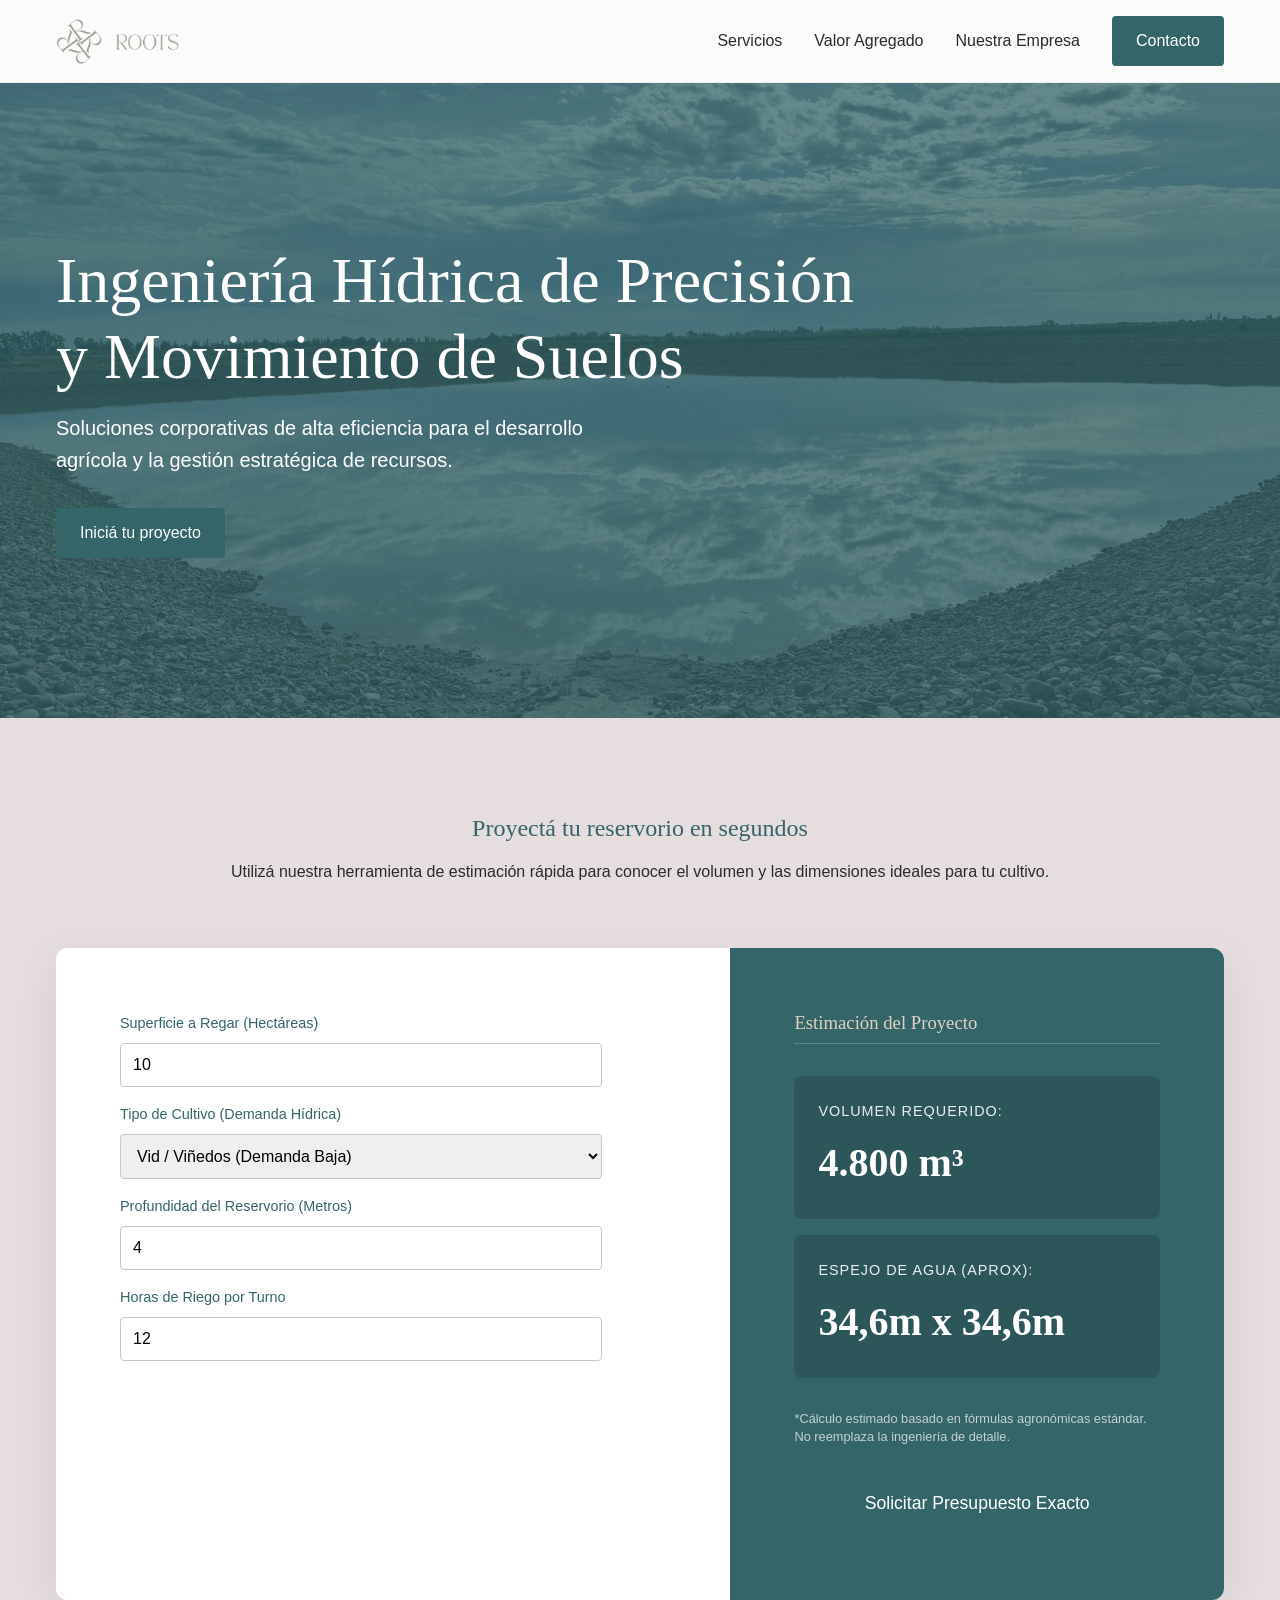
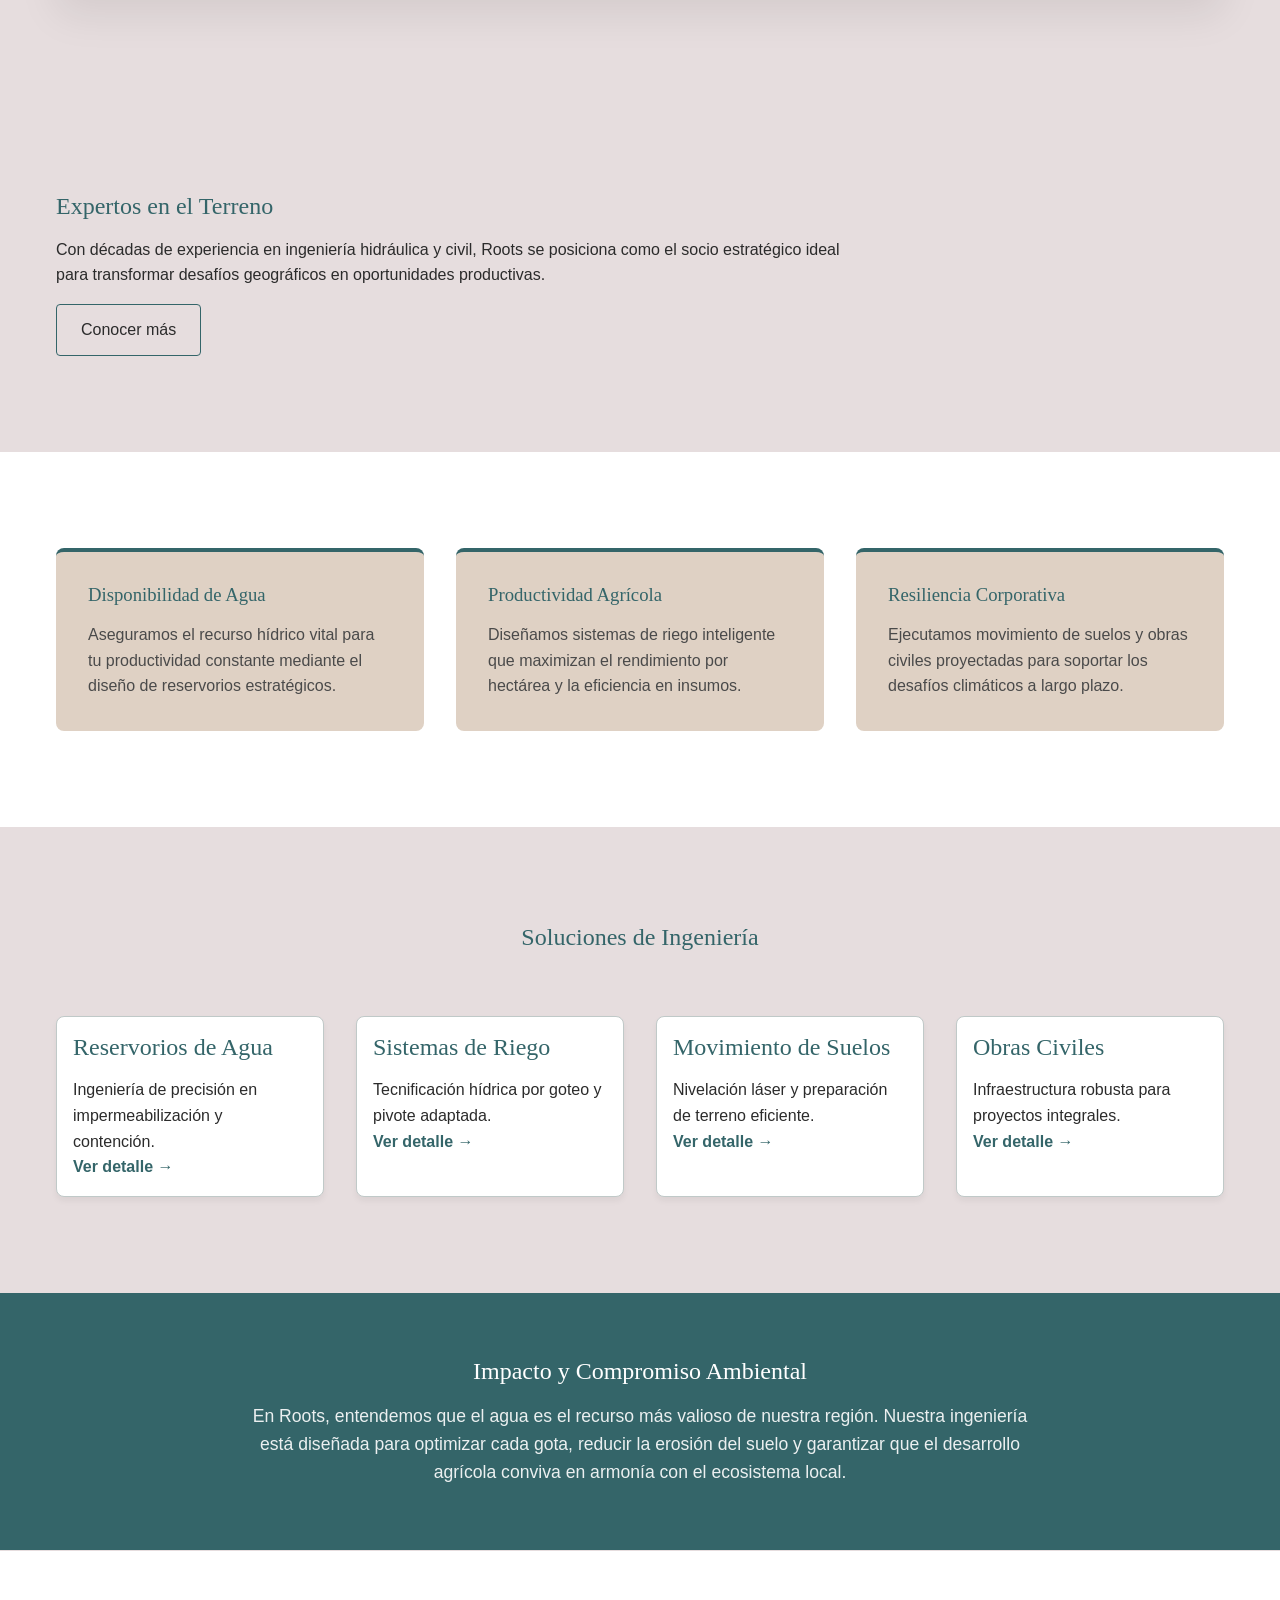
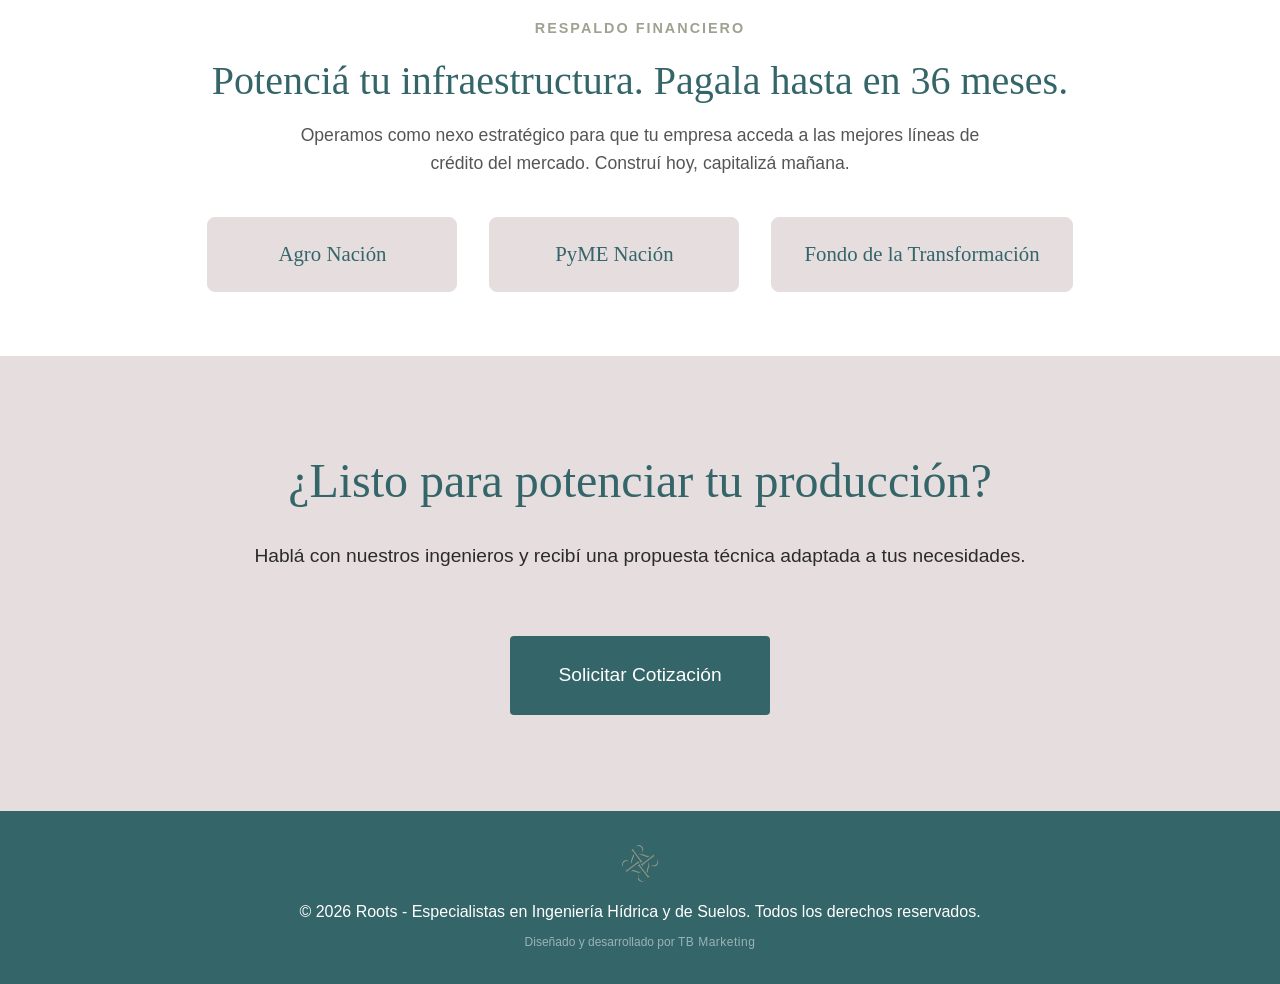
==== public/index.html @ 7a791fb0 "chore: move static assets to public directory for cloudflare deploy" ====
<!DOCTYPE html>
<html lang="es">
<head>
    <meta charset="UTF-8">
    <meta name="viewport" content="width=device-width, initial-scale=1.0">
    <!-- Meta Descriptions para SEO B2B -->
    <title>Roots | Ingeniería Hídrica y Movimiento de Suelos</title>
    <link rel="icon" href="img/favicon.png" type="image/png">
    <meta name="description" content="Roots es una empresa de ingeniería especializada en reservorios de agua, sistemas de riego tecnificado y movimiento de suelos para el sector corporativo y agrícola.">
    
    <!-- Open Graph y Twitter Cards -->
    <meta property="og:type" content="website">
    <meta property="og:url" content="https://www.tudominio-roots.com.ar/">
    <meta property="og:title" content="Roots | Ingeniería Hídrica y Movimiento de Suelos">
    <meta property="og:description" content="Soluciones corporativas de alta eficiencia para el desarrollo agrícola y la gestión estratégica de recursos hídricos en la región de Cuyo.">
    <meta property="og:image" content="https://www.tudominio-roots.com.ar/img/og-roots.png">

    <meta name="twitter:card" content="summary_large_image">
    <meta name="twitter:title" content="Roots | Ingeniería Hídrica y Movimiento de Suelos">
    <meta name="twitter:description" content="Soluciones corporativas de alta eficiencia para el desarrollo agrícola y la gestión estratégica de recursos hídricos en la región de Cuyo.">
    <meta name="twitter:image" content="https://www.tudominio-roots.com.ar/img/og-roots.png">
    
    <!-- CSS y Variables -->
    <link rel="stylesheet" href="style.css?v=2.0">
</head>
<body>
    <!-- Encabezado Corporativo Multidireccional -->
    <header class="site-header">
        <div class="container">
            <a href="index.html" class="brand-logo">
                <img src="img/logo/roots_logo.png" alt="Roots Isotipo" class="logo-icon">
                <img src="img/logo/roots-logo-letras.png" alt="Roots Logotipo" class="logo-text">
            </a>
            <button class="mobile-toggle" aria-label="Abrir menú de navegación">☰</button>
            <!-- Navegación B2B -->
            <nav class="main-nav">
                <ul>
                    <li><a href="servicios.html">Servicios</a></li>
                    <li><a href="valor-agregado.html">Valor Agregado</a></li>
                    <li><a href="nuestra-empresa.html">Nuestra Empresa</a></li>
                    <li><a href="contacto.html" class="btn btn-primary">Contacto</a></li>
                </ul>
            </nav>
        </div>
    </header>
    <div class="menu-overlay"></div>

    <main>
        <!-- Componente: Hero -->
        <!-- Componente: Hero -->
        <section class="hero" id="inicio">
            <div class="hero-bg">
                <img src="img/index/principal.webp" alt="Ingeniería Hídrica Roots - Obras de Gran Escala" style="width: 100%; height: 100%; object-fit: cover;">
            </div>
            <div class="hero-content container">
                <h1>Ingeniería Hídrica de Precisión y Movimiento de Suelos</h1>
                <p>Soluciones corporativas de alta eficiencia para el desarrollo agrícola y la gestión estratégica de recursos.</p>
                <a href="contacto.html" class="btn btn-primary">Iniciá tu proyecto</a>
            </div>
        </section>

        <!-- Calculadora de Reservorios (Lead Magnet) -->
        <section class="calculator-section" style="padding: var(--spacing-xl) 0; background-color: var(--color-gray-light);">
            <div class="container">
                <div style="text-align: center; margin-bottom: var(--spacing-lg);">
                    <h2>Proyectá tu reservorio en segundos</h2>
                    <p>Utilizá nuestra herramienta de estimación rápida para conocer el volumen y las dimensiones ideales para tu cultivo.</p>
                </div>
                
                <div class="calculator-grid">
                    <div class="calc-inputs">
                        <div class="form-group-full">
                            <label class="form-label" for="calc-hectareas">Superficie a Regar (Hectáreas)</label>
                            <input type="number" id="calc-hectareas" class="form-control" min="1" step="1" value="10">
                        </div>
                        <div class="form-group-full">
                            <label class="form-label" for="calc-cultivo">Tipo de Cultivo (Demanda Hídrica)</label>
                            <select id="calc-cultivo" class="form-control">
                                <option value="40">Vid / Viñedos (Demanda Baja)</option>
                                <option value="50">Olivos (Demanda Media)</option>
                                <option value="70">Frutales de Carozo (Demanda Alta)</option>
                                <option value="90">Hortícolas (Demanda Muy Alta)</option>
                            </select>
                        </div>
                        <div class="form-group-full">
                            <label class="form-label" for="calc-profundidad">Profundidad del Reservorio (Metros)</label>
                            <input type="number" id="calc-profundidad" class="form-control" min="1" step="0.5" value="4">
                        </div>
                        <div class="form-group-full">
                            <label class="form-label" for="calc-horas">Horas de Riego por Turno</label>
                            <input type="number" id="calc-horas" class="form-control" min="1" step="1" value="12">
                        </div>
                    </div>

                    <div class="calc-results">
                        <h3>Estimación del Proyecto</h3>
                        <div class="result-box">
                            <span class="result-label">Volumen Requerido:</span>
                            <span class="result-value" id="res-volumen">0 m³</span>
                        </div>
                        <div class="result-box">
                            <span class="result-label">Espejo de Agua (Aprox):</span>
                            <span class="result-value" id="res-dimensiones">0m x 0m</span>
                        </div>
                        <p class="calc-disclaimer">*Cálculo estimado basado en fórmulas agronómicas estándar. No reemplaza la ingeniería de detalle.</p>
                        
                        <a href="contacto.html" class="btn btn-primary" style="width: 100%; margin-top: 1.5rem; font-size: 1.1rem; padding: 1.2rem;">Solicitar Presupuesto Exacto</a>
                    </div>
                </div>
            </div>
        </section>

        <!-- NUEVA SECCIÓN: Quiénes Somos -->
        <section class="about-summary">
            <div class="container">
                <div style="max-width: 800px;">
                    <h2>Expertos en el Terreno</h2>
                    <p>Con décadas de experiencia en ingeniería hidráulica y civil, Roots se posiciona como el socio estratégico ideal para transformar desafíos geográficos en oportunidades productivas.</p>
                    <a href="nuestra-empresa.html" class="btn" style="border: 1px solid var(--color-primary); margin-top: var(--spacing-sm);">Conocer más</a>
                </div>
            </div>
        </section>

        <!-- Componente: Tríada de Valor -->
        <section class="value-triad" id="valor" style="background-color: #fff;">
            <div class="container">
                <div class="grid-3-col">
                    <article class="value-card">
                        <h3>Disponibilidad de Agua</h3>
                        <p>Aseguramos el recurso hídrico vital para tu productividad constante mediante el diseño de reservorios estratégicos.</p>
                    </article>
                    <article class="value-card">
                        <h3>Productividad Agrícola</h3>
                        <p>Diseñamos sistemas de riego inteligente que maximizan el rendimiento por hectárea y la eficiencia en insumos.</p>
                    </article>
                    <article class="value-card">
                        <h3>Resiliencia Corporativa</h3>
                        <p>Ejecutamos movimiento de suelos y obras civiles proyectadas para soportar los desafíos climáticos a largo plazo.</p>
                    </article>
                </div>
            </div>
        </section>

        <!-- Grid Resumen de Servicios -->
        <section class="services-summary">
            <div class="container">
                <h2 style="text-align: center; margin-bottom: var(--spacing-lg);">Soluciones de Ingeniería</h2>
                <div class="services-grid">
                    <article class="service-card">
                        <div class="service-card-content">
                            <h3>Reservorios de Agua</h3>
                            <p>Ingeniería de precisión en impermeabilización y contención.</p>
                            <a href="servicios.html" class="btn" style="padding: 0; color: var(--color-primary); font-weight: 600;">Ver detalle →</a>
                        </div>
                    </article>
                    <article class="service-card">
                        <div class="service-card-content">
                            <h3>Sistemas de Riego</h3>
                            <p>Tecnificación hídrica por goteo y pivote adaptada.</p>
                            <a href="servicios.html" class="btn" style="padding: 0; color: var(--color-primary); font-weight: 600;">Ver detalle →</a>
                        </div>
                    </article>
                    <article class="service-card">
                        <div class="service-card-content">
                            <h3>Movimiento de Suelos</h3>
                            <p>Nivelación láser y preparación de terreno eficiente.</p>
                            <a href="servicios.html" class="btn" style="padding: 0; color: var(--color-primary); font-weight: 600;">Ver detalle →</a>
                        </div>
                    </article>
                    <article class="service-card">
                        <div class="service-card-content">
                            <h3>Obras Civiles</h3>
                            <p>Infraestructura robusta para proyectos integrales.</p>
                            <a href="servicios.html" class="btn" style="padding: 0; color: var(--color-primary); font-weight: 600;">Ver detalle →</a>
                        </div>
                    </article>
                </div>
            </div>
        </section>

        <!-- NUEVO COMPROMISO AMBIENTAL -->
        <section class="eco-banner">
            <div class="container">
                <h2>Impacto y Compromiso Ambiental</h2>
                <p>En Roots, entendemos que el agua es el recurso más valioso de nuestra región. Nuestra ingeniería está diseñada para optimizar cada gota, reducir la erosión del suelo y garantizar que el desarrollo agrícola conviva en armonía con el ecosistema local.</p>
            </div>
        </section>

        <!-- Banner Financiación -->
        <section class="finance-banner" style="padding: 4rem 0; background-color: #fff; border-top: 1px solid var(--color-gray-light);">
            <div class="container" style="text-align: center;">
                <span style="color: var(--color-earth-dark); font-weight: 700; letter-spacing: 2px; text-transform: uppercase; font-size: 0.9rem;">Respaldo Financiero</span>
                <h2 style="color: var(--color-primary); margin: 1rem 0; font-size: 2.5rem;">Potenciá tu infraestructura. Pagala hasta en 36 meses.</h2>
                <p style="max-width: 700px; margin: 0 auto 2.5rem; font-size: 1.1rem; color: #555;">
                    Operamos como nexo estratégico para que tu empresa acceda a las mejores líneas de crédito del mercado. Construí hoy, capitalizá mañana.
                </p>
                
                <div class="finance-grid" style="display: flex; justify-content: center; gap: 2rem; flex-wrap: wrap; align-items: center;">
                    <div class="finance-item" style="padding: 1.5rem 2rem; border: 1px solid var(--color-gray-light); border-radius: var(--radius-md); background: var(--color-gray-light); min-width: 250px;">
                        <h4 style="margin: 0; font-family: var(--font-heading); font-size: 1.3rem;">Agro Nación</h4>
                    </div>
                    <div class="finance-item" style="padding: 1.5rem 2rem; border: 1px solid var(--color-gray-light); border-radius: var(--radius-md); background: var(--color-gray-light); min-width: 250px;">
                        <h4 style="margin: 0; font-family: var(--font-heading); font-size: 1.3rem;">PyME Nación</h4>
                    </div>
                    <div class="finance-item" style="padding: 1.5rem 2rem; border: 1px solid var(--color-gray-light); border-radius: var(--radius-md); background: var(--color-gray-light); min-width: 250px;">
                        <h4 style="margin: 0; font-family: var(--font-heading); font-size: 1.3rem;">Fondo de la Transformación</h4>
                    </div>
                </div>
            </div>
        </section>

        <!-- CTA Final -->
        <section class="final-cta" style="text-align: center; padding: var(--spacing-xl) 0; background-color: var(--color-gray-light);">
            <div class="container">
                <h2 style="font-size: 3rem; margin-bottom: var(--spacing-md);">¿Listo para potenciar tu producción?</h2>
                <p style="margin-bottom: var(--spacing-lg); font-size: 1.2rem;">Hablá con nuestros ingenieros y recibí una propuesta técnica adaptada a tus necesidades.</p>
                <a href="contacto.html" class="btn btn-primary" style="padding: 1.5rem 3rem; font-size: 1.2rem;">Solicitar Cotización</a>
            </div>
        </section>
    </main>

    <!-- Pie de Página -->
    <footer class="site-footer">
        <div class="container">
            <img src="img/logo/roots_logo.png" alt="Roots" style="max-height: 40px; margin: 0 auto 1rem; display: block; opacity: 0.8;">
            <p>&copy; 2026 Roots - Especialistas en Ingeniería Hídrica y de Suelos. Todos los derechos reservados.</p>
            <p style="font-size: 0.75rem; margin-top: 0.5rem; opacity: 0.5; font-weight: 300;">Diseñado y desarrollado por <strong style="font-weight: 500; letter-spacing: 0.5px;">TB Marketing</strong></p>
        </div>
    </footer>
    <script>
        document.addEventListener('DOMContentLoaded', () => {
            const mobileToggle = document.querySelector('.mobile-toggle');
            const mainNav = document.querySelector('.main-nav');
            const menuOverlay = document.querySelector('.menu-overlay');

            function toggleMenu() {
                mainNav.classList.toggle('active');
                menuOverlay.classList.toggle('active');
                mobileToggle.innerHTML = mainNav.classList.contains('active') ? '✕' : '☰';
            }

            mobileToggle.addEventListener('click', toggleMenu);
            menuOverlay.addEventListener('click', toggleMenu);
        });
    </script>
    <script>
        document.addEventListener('DOMContentLoaded', () => {
            // Elementos de la calculadora
            const inputs = [
                document.getElementById('calc-hectareas'),
                document.getElementById('calc-cultivo'),
                document.getElementById('calc-profundidad'),
                document.getElementById('calc-horas')
            ];
            
            const resVolumen = document.getElementById('res-volumen');
            const resDimensiones = document.getElementById('res-dimensiones');

            function calcularReservorio() {
                const hectareas = parseFloat(document.getElementById('calc-hectareas').value) || 0;
                const factorCultivo = parseFloat(document.getElementById('calc-cultivo').value) || 0;
                const profundidad = parseFloat(document.getElementById('calc-profundidad').value) || 1; // Evitar división por 0
                const horas = parseFloat(document.getElementById('calc-horas').value) || 0;

                // Fórmula de estimación (Ficticia/Aproximada para lead magnet)
                // Volumen = Hectareas * Factor * Horas
                const volumen = hectareas * factorCultivo * horas;
                
                // Área = Volumen / Profundidad
                const area = volumen / profundidad;
                
                // Dimensiones (Raíz cuadrada para hacer un cuadrado aproximado)
                const lado = Math.sqrt(area);

                // Actualizar UI con formato numérico
                resVolumen.innerText = volumen.toLocaleString('es-AR', { maximumFractionDigits: 0 }) + ' m³';
                
                if(volumen > 0) {
                    resDimensiones.innerText = lado.toLocaleString('es-AR', { maximumFractionDigits: 1 }) + 'm x ' + lado.toLocaleString('es-AR', { maximumFractionDigits: 1 }) + 'm';
                } else {
                    resDimensiones.innerText = '0m x 0m';
                }
            }

            // Escuchar cambios en todos los inputs
            inputs.forEach(input => {
                if(input) input.addEventListener('input', calcularReservorio);
            });

            // Cálculo inicial al cargar la página
            calcularReservorio();
        });
    </script>
</body>
</html>
---- public/style.css ----
KW/*
 * Roots Corporate Website
 * Design System and Styling
 */

/* Tipografía de Google Fonts (Poppins para UI/Texto) */
@import url('https://fonts.googleapis.com/css2?family=Poppins:wght@300;400;500;600;700&display=swap');

/* Fuentes Custom (RoxboroughCF y Tan pearl) - Requieren archivos locales en /fonts */
@font-face {
    font-family: 'RoxboroughCF';
    src: url('fonts/RoxboroughCF-Regular.woff2') format('woff2'),
         url('fonts/RoxboroughCF-Regular.woff') format('woff');
    font-weight: normal;
    font-style: normal;
    font-display: swap; /* Core Web Vitals: Prevenir FOIT */
}

@font-face {
    font-family: 'RoxboroughCF';
    src: url('fonts/RoxboroughCF-Bold.woff2') format('woff2'),
         url('fonts/RoxboroughCF-Bold.woff') format('woff');
    font-weight: bold;
    font-style: normal;
    font-display: swap;
}

@font-face {
    font-family: 'Tan pearl';
    src: url('fonts/TAN-PEARL.woff2') format('woff2'),
         url('fonts/TAN-PEARL.woff') format('woff');
    font-weight: normal;
    font-style: normal;
    font-display: swap;
}

/* Sistema de Diseño: Variables Globales */
:root {
    /* Paleta de Colores (Brand Guidelines) */
    --color-primary: #346569;     /* Verde/Teal oscuro: Navegación, CTAs, confianza */
    --color-earth-dark: #9fa291;  /* Tono tierra oscuro: Fondos secundarios, contraste */
    --color-earth-light: #dfd1c4; /* Tono tierra claro: Tarjetas, bloques de servicios */
    --color-gray-dark: #c0c9c8;   /* Gris medio: Bordes, divisiones, textos secundarios */
    --color-gray-light: #e6ddde;  /* Gris muy claro: Fondos generales, respiro visual */

    /* Tipografía */
    --font-heading: 'RoxboroughCF', serif;
    --font-body: 'Poppins', sans-serif;
    --font-logo: 'Tan pearl', serif;

    /* Espaciado y Layout (Grid de 8px base) */
    --container-max-width: 1200px;
    --spacing-xs: 0.5rem;
    --spacing-sm: 1rem;
    --spacing-md: 2rem;
    --spacing-lg: 4rem;
    --spacing-xl: 6rem;
    
    /* Bordes (Solidez corporativa) */
    --radius-sm: 4px;
    --radius-md: 8px;
    --radius-lg: 12px;
}

/* ==========================================================================
   CSS Reset & Base
   ========================================================================== */
*, *::before, *::after {
    box-sizing: border-box;
    margin: 0;
    padding: 0;
}

/* Bloqueo estricto de desbordes horizontales */
html, body {
    overflow-x: hidden;
    width: 100%;
}

body {
    font-family: var(--font-body);
    color: #2b2b2b; /* Alto contraste para lectura técnica */
    background-color: var(--color-gray-light);
    line-height: 1.6;
    -webkit-font-smoothing: antialiased;
    -moz-osx-font-smoothing: grayscale;
}

h1, h2, h3, h4, h5, h6 {
    font-family: var(--font-heading);
    color: var(--color-primary);
    font-weight: normal;
    line-height: 1.2;
    margin-bottom: var(--spacing-sm);
}

a {
    text-decoration: none;
    color: inherit;
    transition: color 0.3s ease;
}

a:hover {
    color: var(--color-primary);
}

/* Optimización Core Web Vitals: Cero CLS en multimedia */
img, video, picture {
    display: block;
    max-width: 100%;
    height: auto;
}

.img-responsive {
    width: 100%;
    height: auto;
    object-fit: cover;
}

.border-radius-sm {
    border-radius: var(--radius-sm);
}


/* ==========================================================================
   Utilidades Estructurales
   ========================================================================== */
.container {
    width: 100%;
    max-width: var(--container-max-width);
    margin: 0 auto;
    padding: 0 var(--spacing-sm);
}

section {
    padding: var(--spacing-xl) 0;
}

/* ==========================================================================
   Componentes Globales
   ========================================================================== */
/* Contenedor del Logo Combinado (Imagotipo) */
.brand-logo {
    display: flex;
    align-items: center;
    gap: 12px; /* Separación elegante entre el ícono y las letras */
    text-decoration: none;
}

/* Control estricto del tamaño del Ícono (Monograma) */
.brand-logo .logo-icon {
    max-height: 48px; /* Tamaño base corporativo */
    width: auto;
    object-fit: contain;
    display: block;
}

/* Control estricto del tamaño de las Letras */
.brand-logo .logo-text {
    max-height: 22px; /* Las letras deben ser visualmente más pequeñas en alto que el ícono */
    width: auto;
    object-fit: contain;
    display: block;
}

.btn {
    display: inline-flex;
    justify-content: center;
    align-items: center;
    padding: 0.75rem 1.5rem;
    border-radius: var(--radius-sm);
    font-family: var(--font-body);
    font-weight: 500;
    text-align: center;
    cursor: pointer;
    transition: background-color 0.3s ease, color 0.3s ease, transform 0.2s ease;
    border: none;
}

.btn-primary {
    background-color: var(--color-primary);
    color: #fff;
}

.btn-primary:hover {
    background-color: #234749; /* Darker primary for hover */
    color: #fff;
}

/* ==========================================================================
   Layout B2B Modular
   ========================================================================== */
/* Header */
.site-header {
    position: sticky;
    top: 0;
    z-index: 1000;
    background-color: rgba(255, 255, 255, 0.85); /* Blanco semi-transparente */
    backdrop-filter: blur(12px);
    -webkit-backdrop-filter: blur(12px);
    transition: background-color 0.3s ease, box-shadow 0.3s ease, padding 0.3s ease;
    border-bottom: 1px solid rgba(0, 0, 0, 0.05);
    padding: var(--spacing-sm) 0;
}

.site-header .container {
    display: flex;
    justify-content: space-between;
    align-items: center;
}

.main-nav ul {
    list-style: none;
    display: flex;
    gap: var(--spacing-md);
    align-items: center;
}

.main-nav a {
    font-weight: 500;
}

/* Componente 1: Hero */
.hero {
    position: relative;
    padding: 10rem 0;
    color: #fff;
    overflow: hidden;
}

.hero-bg {
    position: absolute;
    top: 0;
    left: 0;
    width: 100%;
    height: 100%;
    z-index: -2;
}

.hero-bg img {
    width: 100%;
    height: 100%;
    object-fit: cover;
}

/* Overlay para contraste de texto B2B */
.hero::after {
    content: '';
    position: absolute;
    top: 0;
    left: 0;
    width: 100%;
    height: 100%;
    background: rgba(52, 101, 105, 0.75); /* --color-primary con opacidad */
    z-index: -1;
}

.hero-content h1 {
    color: #fff;
    font-size: clamp(2.5rem, 5vw, 4.5rem); /* Tipografía fluida */
    max-width: 800px;
}

.hero-content p {
    font-size: 1.25rem;
    max-width: 600px;
    margin-bottom: var(--spacing-md);
}

/* Componente 2: Tríada de Valor */
.value-triad {
    background-color: #fff;
}

.grid-3-col {
    display: grid;
    grid-template-columns: repeat(auto-fit, minmax(300px, 1fr));
    gap: var(--spacing-md);
}

.value-card {
    background-color: var(--color-earth-light);
    padding: var(--spacing-md);
    border-radius: var(--radius-md);
    border-top: 4px solid var(--color-primary); /* Elemento de solidez técnica */
    transition: transform 0.3s ease;
}

.value-card:hover {
    transform: translateY(-5px);
}

.value-card p {
    color: #4a4a4a;
}

/* Componente 3: Servicios */
.services-grid {
    display: grid;
    grid-template-columns: repeat(auto-fit, minmax(260px, 1fr));
    gap: var(--spacing-md);
    margin-top: var(--spacing-lg);
}

.service-card {
    background-color: #fff;
    border-radius: var(--radius-md);
    overflow: hidden;
    box-shadow: 0 4px 6px rgba(0,0,0,0.05);
    border: 1px solid var(--color-gray-dark);
}

.service-card img {
    width: 100%;
    aspect-ratio: 16/9; /* Core Web Vitals: Mantiene el layout estable */
    object-fit: cover;
}

.service-card-content {
    padding: var(--spacing-sm);
}

.service-card h3 {
    font-size: 1.5rem;
}

/* Componente 4: Formulario de Cotización */
.quote-section {
    background-color: var(--color-earth-dark);
}

.quote-section h2, .quote-section > .container > p {
    color: #fff;
    text-align: center;
}

.quote-wrapper {
    background-color: #fff;
    color: #333;
    padding: var(--spacing-lg);
    border-radius: var(--radius-lg);
    max-width: 800px;
    margin: var(--spacing-md) auto 0;
    box-shadow: 0 10px 30px rgba(0,0,0,0.1);
}

.quote-form .form-row {
    display: flex;
    flex-wrap: wrap;
    gap: var(--spacing-md);
    margin-bottom: var(--spacing-sm);
}

.quote-form .form-group {
    flex: 1 1 calc(50% - var(--spacing-md));
    min-width: 250px;
}

.form-group-full {
    width: 100%;
    margin-bottom: var(--spacing-sm);
}

.form-label {
    display: block;
    margin-bottom: 0.5rem;
    font-weight: 500;
    font-size: 0.9rem;
    color: var(--color-primary);
}

.form-control {
    width: 100%;
    padding: 0.75rem;
    border: 1px solid var(--color-gray-dark);
    border-radius: var(--radius-sm);
    font-family: var(--font-body);
    font-size: 1rem;
    transition: border-color 0.3s ease, box-shadow 0.3s ease;
}

.form-control:focus {
    outline: none;
    border-color: var(--color-primary);
    box-shadow: 0 0 0 3px rgba(52, 101, 105, 0.1);
}

textarea.form-control {
    resize: vertical;
}

.site-footer {
    background-color: var(--color-primary);
    color: #fff;
    padding: var(--spacing-md) 0;
    text-align: center;
}

/* ==========================================================================
   Nuevas Clases Corporativas (Refactorización)
   ========================================================================== */

/* Filas Alternas (Servicios) */
.service-row {
    display: flex;
    flex-wrap: wrap;
    align-items: center;
    gap: var(--spacing-lg);
    margin-bottom: var(--spacing-xl);
}

.service-row-reverse {
    flex-direction: row-reverse;
}

.service-row-image, .service-row-content {
    flex: 1 1 500px;
}

.service-row-image img {
    border-radius: var(--radius-lg);
    box-shadow: 0 15px 35px rgba(0,0,0,0.1);
}

.service-row-content h2 {
    font-size: 2.5rem;
    margin-bottom: var(--spacing-md);
}

.service-row-content ul {
    list-style: none;
    margin-top: var(--spacing-md);
}

.service-row-content li {
    position: relative;
    padding-left: 1.5rem;
    margin-bottom: 0.5rem;
    font-weight: 500;
}

.service-row-content li::before {
    content: '→';
    position: absolute;
    left: 0;
    color: var(--color-primary);
}

/* Banner Ambiental */
.eco-banner {
    background-color: var(--color-primary);
    color: #fff;
    padding: var(--spacing-lg) 0;
    text-align: center;
}

.eco-banner h2 {
    color: #fff;
    margin-bottom: var(--spacing-sm);
}

.eco-banner p {
    max-width: 800px;
    margin: 0 auto;
    font-size: 1.1rem;
    opacity: 0.9;
}

/* Grid del Equipo */
.team-grid {
    display: grid;
    grid-template-columns: repeat(auto-fit, minmax(250px, 1fr));
    gap: var(--spacing-lg);
    margin-top: var(--spacing-lg);
}

.team-member {
    text-align: center;
}

.team-photo {
    width: 200px;
    height: 200px;
    margin: 0 auto var(--spacing-sm);
    border-radius: 50%;
    overflow: hidden;
    border: 5px solid var(--color-earth-light);
}

.team-photo img {
    width: 100%;
    height: 100%;
    object-fit: cover;
}

.team-member h4 {
    font-family: var(--font-body);
    font-weight: 700;
    margin-bottom: 0.2rem;
}

.team-member span {
    color: var(--color-primary);
    font-size: 0.9rem;
    text-transform: uppercase;
    letter-spacing: 1px;
}

/* Redes Sociales (Omnicanal) */
.social-icons {
    display: flex;
    gap: var(--spacing-sm);
    margin-top: var(--spacing-sm);
}

.social-icon {
    display: flex;
    justify-content: center;
    align-items: center;
    width: 40px;
    height: 40px;
    border-radius: 50%;
    background-color: #fff;
    color: var(--color-primary);
    border: 1px solid var(--color-gray-dark);
    transition: all 0.3s ease;
}

.social-icon svg {
    width: 20px;
    height: 20px;
    fill: currentColor;
}

.social-icon:hover {
    background-color: var(--color-primary);
    color: #fff;
    transform: scale(1.1);
}

/* Diferenciales */
.diff-grid {
    display: grid;
    grid-template-columns: repeat(auto-fit, minmax(200px, 1fr));
    gap: var(--spacing-md);
    margin: var(--spacing-lg) 0;
}

.diff-item {
    text-align: center;
    padding: var(--spacing-md);
    background: #fff;
    border-radius: var(--radius-md);
    box-shadow: 0 5px 15px rgba(0,0,0,0.05);
}

.diff-item h4 {
    font-family: var(--font-body);
    font-weight: 600;
    color: var(--color-primary);
}

/* ==========================================================================
   Showcase de Obras Realizadas
   ========================================================================== */
.project-showcase {
    background-color: #fff;
}

.project-grid {
    display: grid;
    grid-template-columns: repeat(3, 1fr);
    gap: 30px;
}

.project-item {
    position: relative;
    overflow: hidden;
    border-radius: var(--radius-md);
    aspect-ratio: 4/3;
    cursor: pointer;
}

.project-item img {
    width: 100%;
    height: 100%;
    object-fit: cover;
    transition: transform 0.6s cubic-bezier(0.165, 0.84, 0.44, 1);
}

.project-overlay {
    position: absolute;
    top: 0;
    left: 0;
    width: 100%;
    height: 100%;
    background-color: rgba(52, 101, 105, 0.85); /* --color-primary transparente */
    display: flex;
    flex-direction: column;
    justify-content: center;
    align-items: center;
    text-align: center;
    padding: var(--spacing-md);
    opacity: 0;
    transition: opacity 0.4s ease;
}

.project-item:hover img {
    transform: scale(1.08);
}

.project-item:hover .project-overlay {
    opacity: 1;
}

.project-location {
    font-family: var(--font-body);
    color: var(--color-earth-light);
    font-size: 0.9rem;
    text-transform: uppercase;
    letter-spacing: 2px;
    margin-bottom: 0.5rem;
    transform: translateY(20px);
    transition: transform 0.4s ease;
}

.project-title {
    font-family: var(--font-heading);
    color: #fff;
    font-size: 1.8rem;
    margin-bottom: 0;
    transform: translateY(20px);
    transition: transform 0.4s ease 0.1s;
}

.project-item:hover .project-location,
.project-item:hover .project-title {
    transform: translateY(0);
}

/* ==========================================================================
   OPTIMIZACIÓN MÓVIL (Mobile-First & Responsive)
   ========================================================================== */
@media (max-width: 768px) {
    /* 1. Reducción dinámica de espaciados base */
    :root {
        --spacing-md: 1.5rem;
        --spacing-lg: 2.5rem;
        --spacing-xl: 3.5rem;
    }

    /* 2. Ajustes de Tipografía y Layout Base */
    h1 { font-size: 2.2rem !important; }
    h2 { font-size: 1.8rem !important; }
    
    section { padding: var(--spacing-lg) 0; }
    .hero { padding: 6rem 0 4rem 0; }

    /* 3. Menú Hamburguesa y Navegación Móvil */
    .mobile-toggle {
        display: block !important;
        background: none;
        border: none;
        font-size: 2rem;
        color: var(--color-primary);
        cursor: pointer;
        z-index: 1100;
    }

    .main-nav {
        position: fixed;
        top: 0;
        right: -100%;
        width: 80%;
        max-width: 300px;
        height: 100vh;
        background-color: #fff;
        box-shadow: -5px 0 15px rgba(0,0,0,0.1);
        display: flex;
        flex-direction: column;
        justify-content: center;
        transition: right 0.4s cubic-bezier(0.165, 0.84, 0.44, 1);
        z-index: 1050;
    }

    .main-nav.active {
        right: 0;
    }

    .main-nav ul {
        flex-direction: column;
        gap: var(--spacing-md);
        padding: var(--spacing-md);
        width: 100%;
    }

    .main-nav a {
        font-size: 1.2rem;
        display: block;
        width: 100%;
        text-align: left;
    }

    .main-nav .btn {
        width: 100%;
        text-align: center;
    }

    /* Overlay oscuro cuando el menú está abierto */
    .menu-overlay {
        position: fixed;
        top: 0;
        left: 0;
        width: 100%;
        height: 100%;
        background: rgba(0,0,0,0.5);
        z-index: 990; /* Corregido: ahora está por debajo del header (1000) */
        display: none;
        opacity: 0;
        transition: opacity 0.3s ease;
    }
    .menu-overlay.active {
        display: block;
        opacity: 1;
    }

    /* 4. Ajustes de Componentes B2B (Touch-friendly) */
    .service-row, .service-row-reverse {
        flex-direction: column !important;
        gap: var(--spacing-md);
    }
    
    .service-row-image, .service-row-content {
        flex: 1 1 100%;
        width: 100%;
    }

    .btn {
        width: 100%; /* Botones a lo ancho de la pantalla para el pulgar */
        padding: 1rem;
    }

    .quote-form .form-group {
        flex: 1 1 100%; /* Inputs al 100% en móviles */
    }

    .team-photo {
        width: 150px;
        height: 150px;
    }

    /* 5. Ajustes Obras Showcase */
    .project-grid {
        grid-template-columns: 1fr;
    }
}

/* Ocultar botón hamburguesa en escritorio */
.mobile-toggle { display: none; }

/* ==========================================================================
   Estilos del Modal de Proyectos (Lightbox)
   ========================================================================== */
.custom-modal {
    display: none;
    position: fixed;
    top: 0; left: 0; width: 100%; height: 100%;
    background-color: rgba(0, 0, 0, 0.85);
    z-index: 2000;
    align-items: center;
    justify-content: center;
    opacity: 0;
    transition: opacity 0.3s ease;
}

.custom-modal.active {
    display: flex;
    opacity: 1;
}

.modal-dialog {
    background: #fff;
    width: 90%;
    max-width: 1000px;
    border-radius: var(--radius-lg);
    position: relative;
    overflow: hidden;
    box-shadow: 0 25px 50px rgba(0,0,0,0.2);
    transform: scale(0.95);
    transition: transform 0.3s ease;
}

.custom-modal.active .modal-dialog {
    transform: scale(1);
}

.close-modal {
    position: absolute;
    top: 15px; right: 20px;
    font-size: 2rem;
    color: var(--color-primary);
    cursor: pointer;
    z-index: 10;
    line-height: 1;
    background: #fff;
    border-radius: 50%;
    width: 40px; height: 40px;
    display: flex; align-items: center; justify-content: center;
    box-shadow: 0 2px 10px rgba(0,0,0,0.1);
}

.modal-grid {
    display: flex;
    flex-wrap: wrap;
}

.modal-image-wrapper {
    flex: 1 1 50%;
    min-height: 300px;
}

.modal-image-wrapper img {
    width: 100%; height: 100%;
    object-fit: cover;
}

.modal-info-wrapper {
    flex: 1 1 50%;
    padding: var(--spacing-md);
    display: flex;
    flex-direction: column;
    justify-content: center;
}

.modal-subtitle {
    color: var(--color-earth-dark);
    font-weight: 600;
    text-transform: uppercase;
    letter-spacing: 1px;
    font-size: 0.85rem;
    margin-bottom: var(--spacing-sm);
    border-bottom: 2px solid var(--color-primary);
    padding-bottom: 0.5rem;
    display: inline-block;
}

.modal-specs p {
    margin-bottom: 0.8rem;
    font-size: 0.95rem;
    line-height: 1.6;
}

.modal-specs strong {
    color: var(--color-primary);
}

/* ==========================================================================
   RESPONSIVIDAD DEL MODAL DE PROYECTOS (MÓVIL)
   ========================================================================== */
@media (max-width: 768px) {
    .modal-dialog {
        width: 95%; /* Ocupa casi toda la pantalla */
        max-height: 85vh; /* Deja un margen para ver el fondo */
        overflow-y: auto; /* Permite hacer scroll interno si hay mucho texto */
        display: flex;
        flex-direction: column;
    }

    .modal-grid {
        display: flex;
        flex-direction: column; /* Fuerza apilamiento vertical */
        flex-wrap: nowrap;
    }

    .modal-image-wrapper {
        flex: none;
        width: 100%;
        height: 220px; /* Altura fija y predecible para la imagen */
        min-height: 220px;
    }

    .modal-info-wrapper {
        flex: none;
        width: 100%;
        padding: 1.5rem 1.2rem; /* Respiro lateral y vertical para el texto */
    }

    /* Ajustes Tipográficos Internos para Móvil */
    .modal-info-wrapper h3 {
        font-size: 1.4rem;
        line-height: 1.2;
        margin-bottom: 0.5rem;
    }

    .modal-subtitle {
        font-size: 0.75rem;
        margin-bottom: 1rem;
    }

    .modal-specs p {
        font-size: 0.9rem;
        margin-bottom: 0.6rem;
    }

    /* Corrección del botón truncado */
    .modal-info-wrapper .btn {
        width: 100%;
        padding: 1rem;
        font-size: 0.95rem;
        white-space: normal; /* Permite que el texto largo baje a dos líneas si es necesario */
        line-height: 1.4;
        height: auto;
        text-align: center;
        margin-top: 1rem;
    }

    /* Ajuste de la 'X' para cerrar en móvil */
    .close-modal {
        top: 10px;
        right: 10px;
        width: 35px;
        height: 35px;
        font-size: 1.5rem;
        background: rgba(255,255,255,0.9); /* Asegura contraste sobre cualquier foto */
    }
}

/* ==========================================================================
   Calculadora Interactiva (Lead Magnet)
   ========================================================================== */
.calculator-grid {
    display: flex;
    flex-wrap: wrap;
    gap: var(--spacing-lg);
    background: #fff;
    border-radius: var(--radius-lg);
    box-shadow: 0 15px 40px rgba(0,0,0,0.08);
    overflow: hidden;
    margin-top: var(--spacing-md);
}

.calc-inputs {
    flex: 1 1 50%;
    padding: var(--spacing-lg);
    background-color: #fff;
}

.calc-results {
    flex: 1 1 40%;
    padding: var(--spacing-lg);
    background-color: var(--color-primary);
    color: #fff;
    display: flex;
    flex-direction: column;
    justify-content: center;
}

.calc-results h3 {
    color: var(--color-earth-light);
    margin-bottom: var(--spacing-md);
    border-bottom: 1px solid rgba(255,255,255,0.2);
    padding-bottom: 0.5rem;
}

.result-box {
    background: rgba(0,0,0,0.15);
    padding: 1.5rem;
    border-radius: var(--radius-md);
    margin-bottom: var(--spacing-sm);
    display: flex;
    flex-direction: column;
}

.result-label {
    font-size: 0.9rem;
    text-transform: uppercase;
    letter-spacing: 1px;
    opacity: 0.9;
    margin-bottom: 0.5rem;
}

.result-value {
    font-size: 2.5rem;
    font-family: var(--font-heading);
    font-weight: 700;
    color: #fff;
}

.calc-disclaimer {
    font-size: 0.8rem;
    opacity: 0.7;
    margin-top: 1rem;
    line-height: 1.4;
}

@media (max-width: 768px) {
    .calc-inputs, .calc-results {
        flex: 1 1 100%;
        padding: var(--spacing-md);
    }
    .result-value {
        font-size: 2rem;
    }
}

/* ==========================================================================
   Efectos de Tarjetas de Financiación
   ========================================================================== */
.finance-item {
    transition: transform 0.3s ease, box-shadow 0.3s ease;
    cursor: default;
}
.finance-item:hover {
    transform: translateY(-5px);
    box-shadow: 0 10px 20px rgba(0,0,0,0.05);
    background: #fff !important;
    border-color: var(--color-primary) !important;
}

/* ==========================================================================
   CORRECCIÓN RESPONSIVE PARA PORTFOLIO (style.css)
   ========================================================================== */
@media (max-width: 768px) {
    /* 1. Grid a 1 columna y espaciado móvil */
    .project-grid {
        grid-template-columns: 1fr; /* Una obra por fila */
        gap: var(--spacing-md); /* Espacio ameno entre obras */
        padding: 0 var(--spacing-sm); /* Respiro lateral */
    }

    /* 2. Ajuste del ítem y desactivación de hover transforms */
    .project-item {
        border-radius: var(--radius-md);
        height: 60vw; /* Altura relativa al ancho de pantalla para impacto visual */
        min-height: 250px;
    }

    .project-item:hover img {
        transform: none !important; /* Desactivar zoom en móvil */
    }

    /* 3. Re-diseño del Overlay para Móvil (Siempre Visible) */
    .project-overlay {
        opacity: 1 !important; /* Forzar visibilidad siempre */
        background: linear-gradient(to top, rgba(0,0,0,0.85) 0%, transparent 100%) !important; /* Degradado oscuro inferior para legibilidad */
        display: flex;
        flex-direction: column-reverse; /* Título abajo, ubicación arriba */
        justify-content: flex-start;
        align-items: flex-start;
        padding: 1.5rem !important; /* Padding Touch-friendly */
        transform: translateY(0) !important; /* Sin movimiento */
    }

    /* Ajuste tipográfico dentro del overlay móvil */
    .project-overlay span {
        font-size: 0.8rem;
        margin-bottom: 0.3rem;
        color: var(--color-earth-light);
    }

    .project-overlay h3 {
        font-size: 1.3rem;
        margin: 0;
        line-height: 1.2;
    }
}

/* ==========================================================================
   CORRECCIÓN DE LEGIBILIDAD: MISIÓN Y VISIÓN
   ========================================================================== */
.mission-vision .value-card {
    position: relative;
    overflow: hidden;
    color: #fff !important;
    z-index: 1;
    border: none !important;
}

.mission-vision .value-card h3,
.mission-vision .value-card p {
    color: #fff !important;
    position: relative;
    z-index: 2;
    text-shadow: 0 2px 5px rgba(0,0,0,0.8); /* Despega el texto del fondo */
}

.mission-vision .value-card::before {
    content: '';
    position: absolute;
    top: 0; left: 0; width: 100%; height: 100%;
    background: rgba(15, 30, 31, 0.65); /* Overlay oscuro basado en --color-primary */
    z-index: 0;
    pointer-events: none;
}
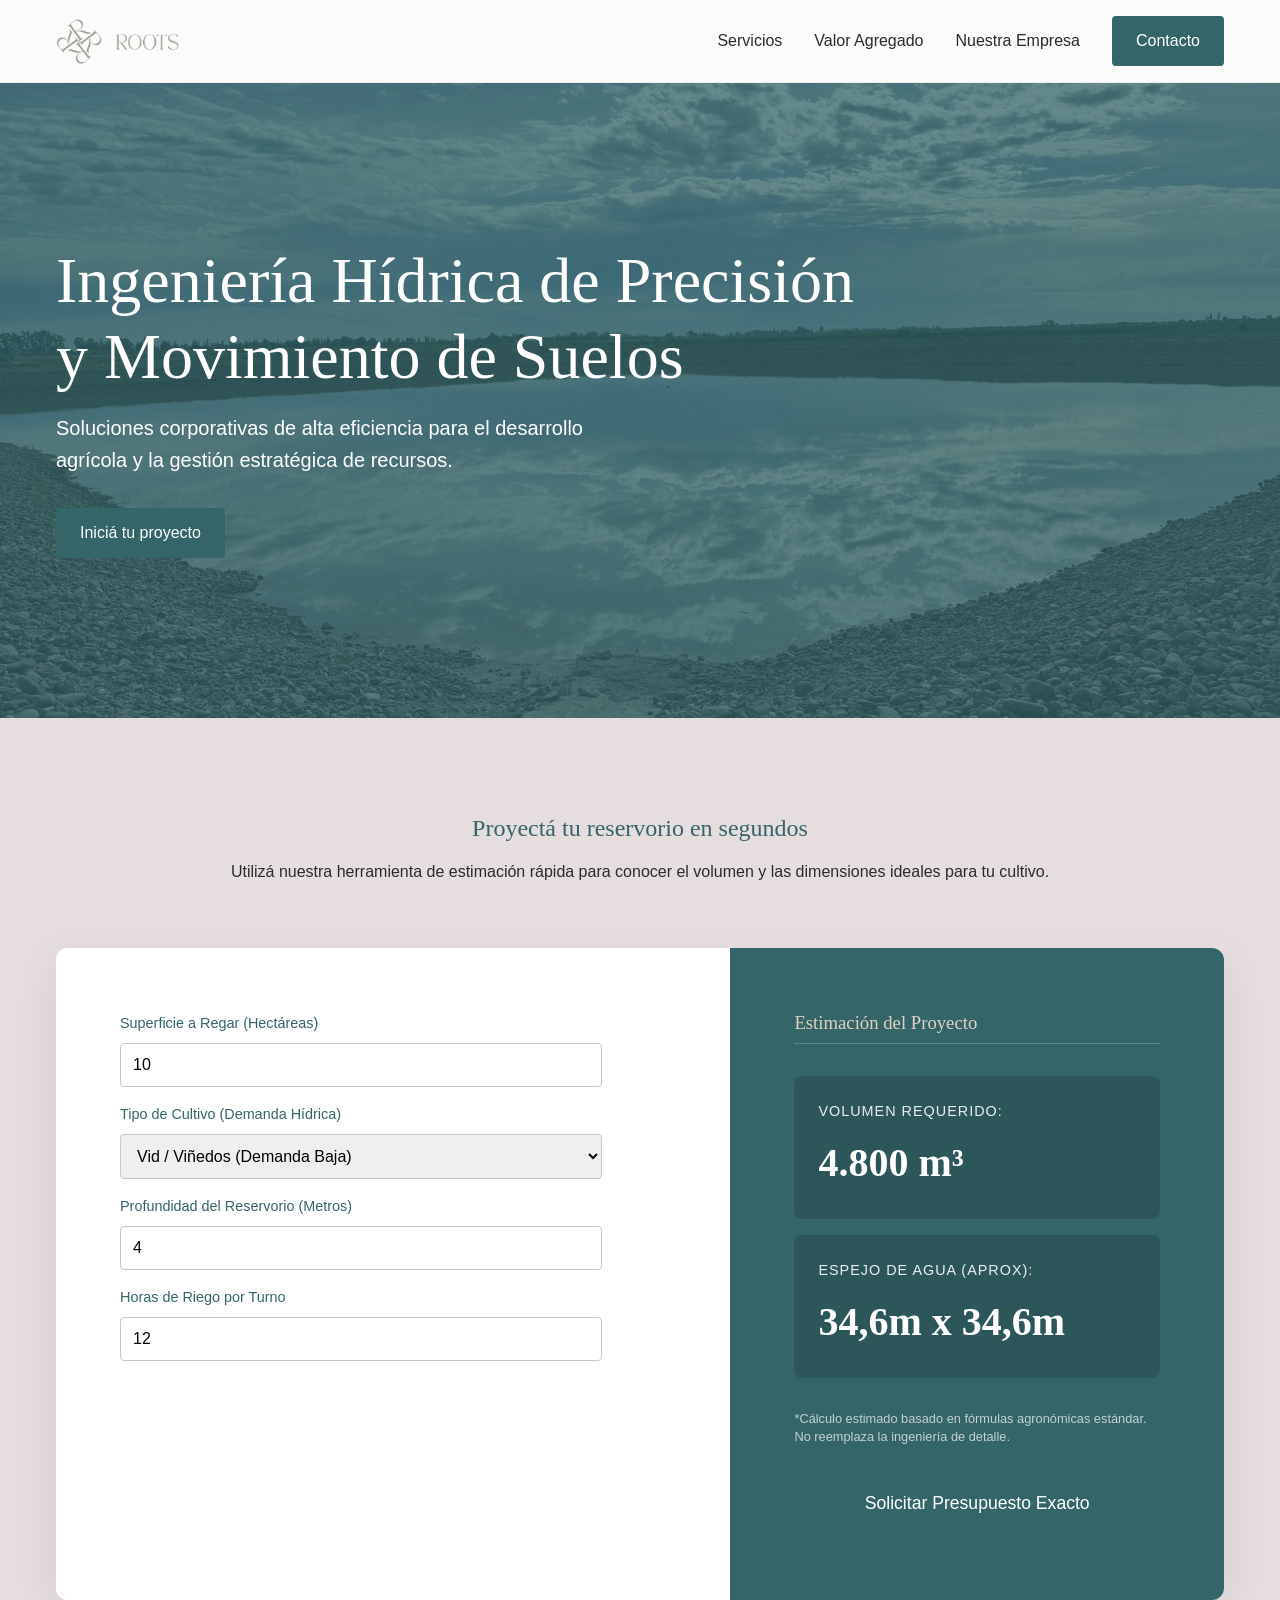
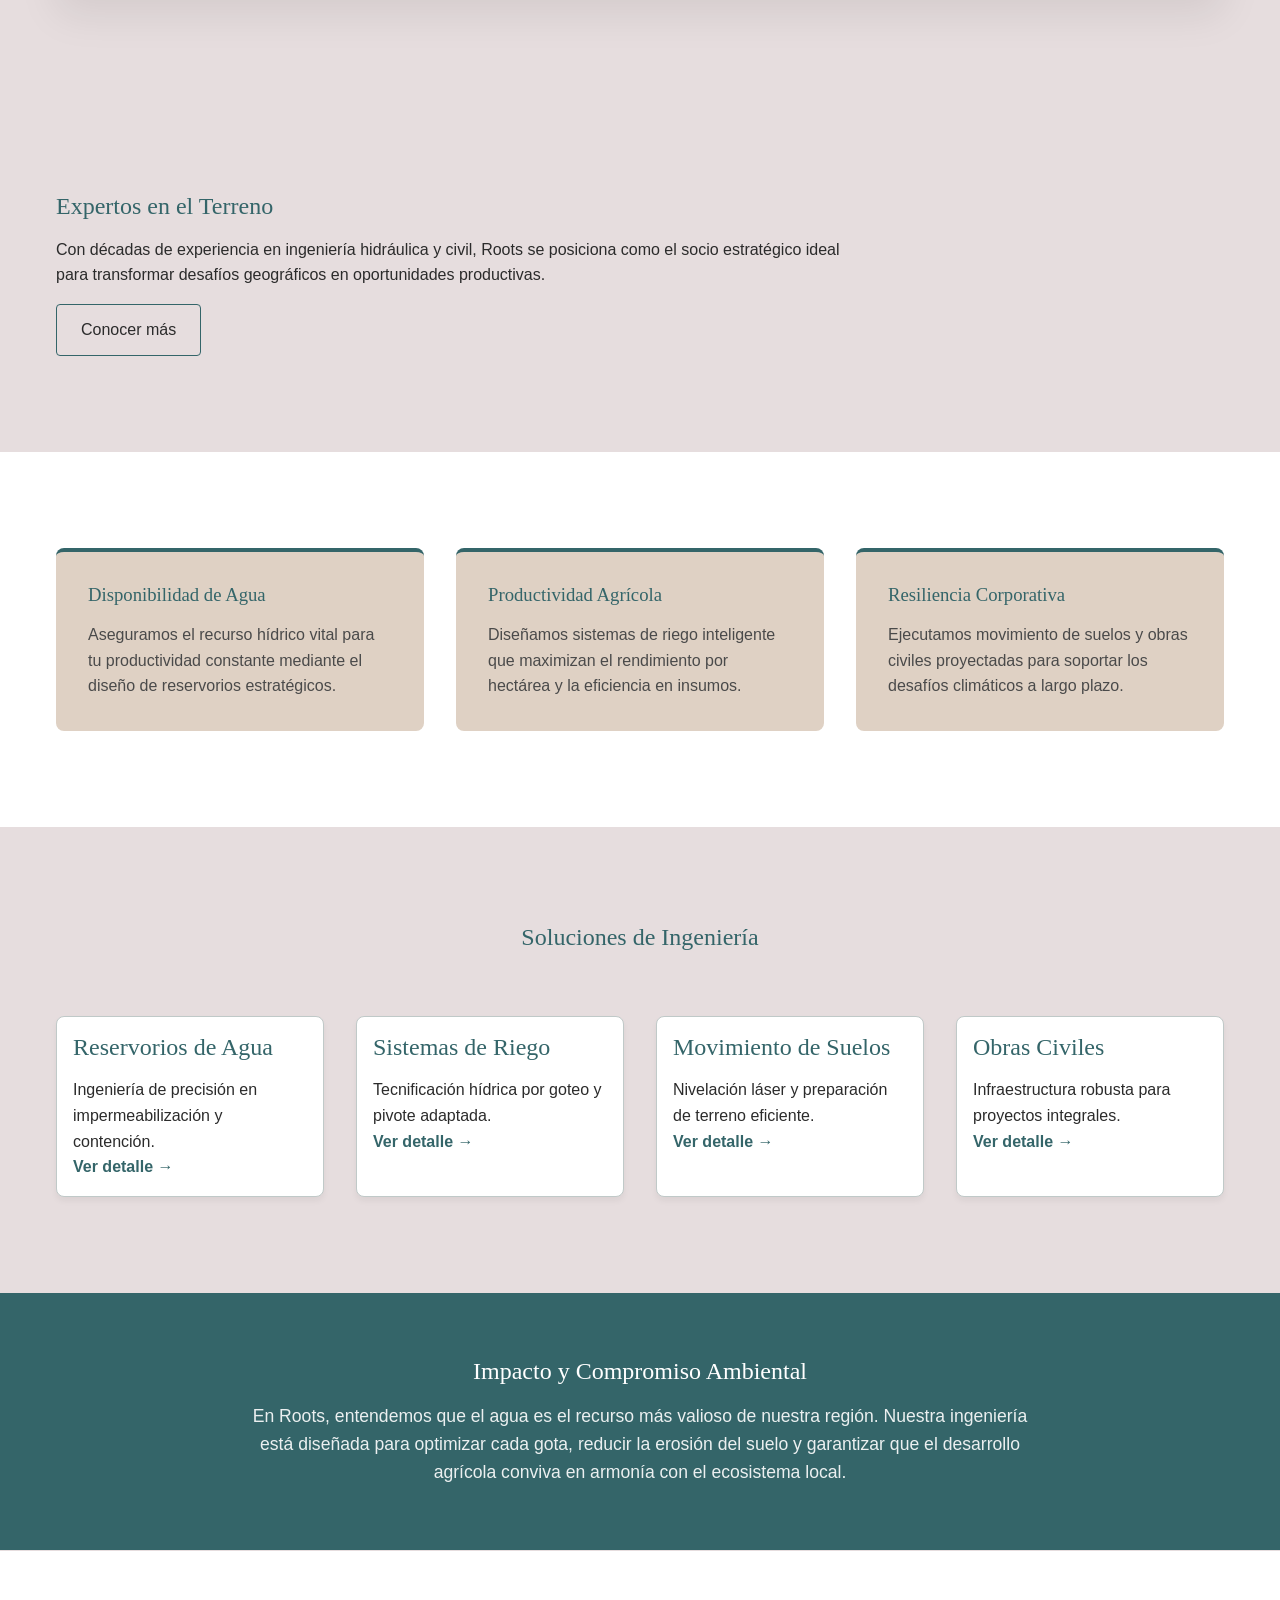
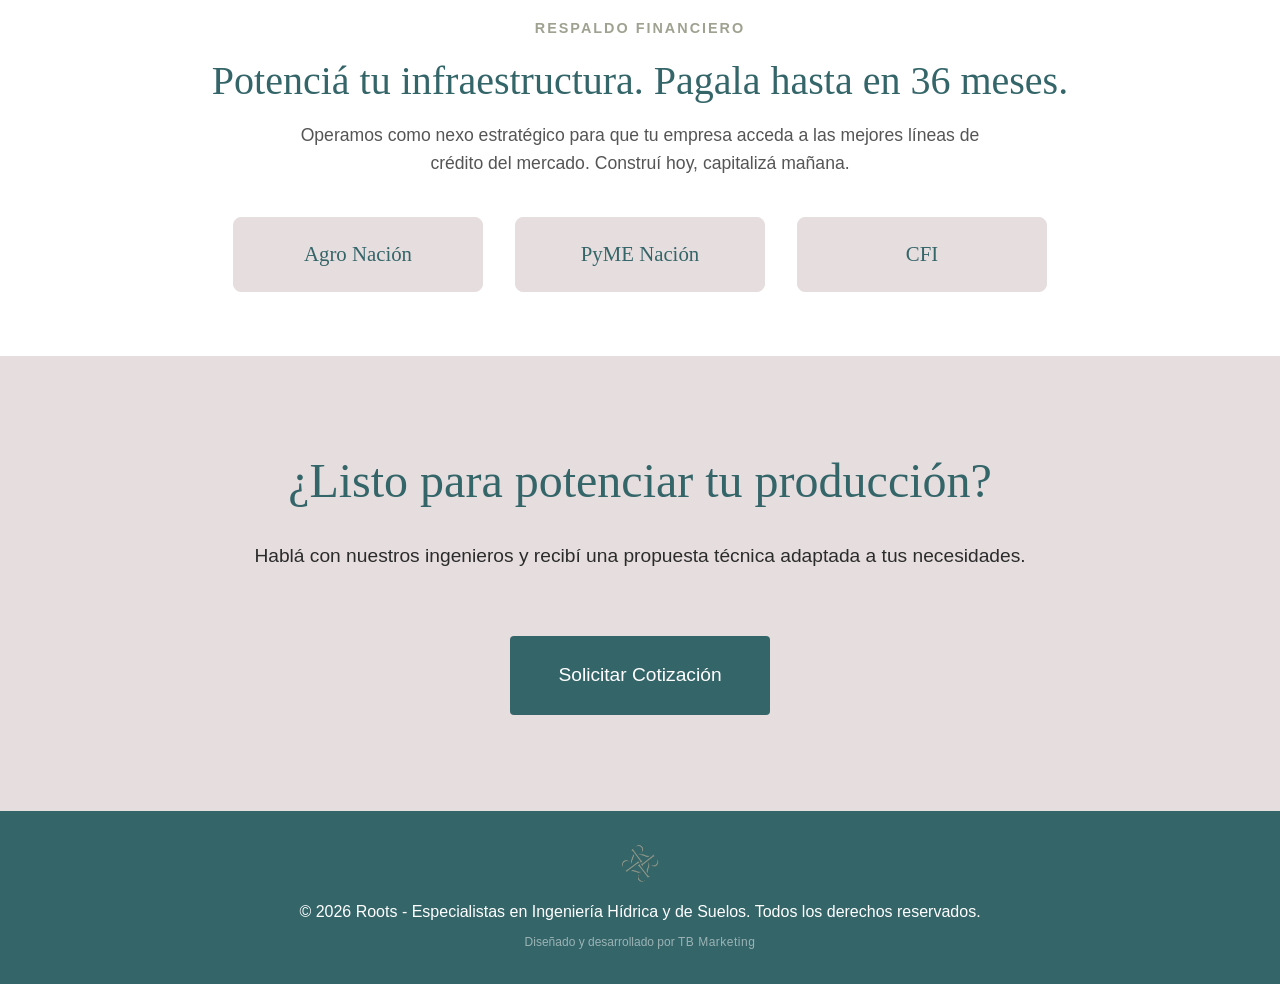
==== commit 30e195fa: "fix: update contact data, implement interactive mail/wa links, and replace linkedin with official so" ====
--- a/public/index.html
+++ b/public/index.html
@@ -5,20 +5,20 @@
     <meta name="viewport" content="width=device-width, initial-scale=1.0">
     <!-- Meta Descriptions para SEO B2B -->
     <title>Roots | Ingeniería Hídrica y Movimiento de Suelos</title>
-    <link rel="icon" href="img/favicon.png" type="image/png">
+    <link rel="icon" href="/img/favicon.png" type="image/png">
     <meta name="description" content="Roots es una empresa de ingeniería especializada en reservorios de agua, sistemas de riego tecnificado y movimiento de suelos para el sector corporativo y agrícola.">
     
     <!-- Open Graph y Twitter Cards -->
     <meta property="og:type" content="website">
-    <meta property="og:url" content="https://www.tudominio-roots.com.ar/">
+    <meta property="og:url" content="https://roots-ingenieria-web.pages.dev/">
     <meta property="og:title" content="Roots | Ingeniería Hídrica y Movimiento de Suelos">
     <meta property="og:description" content="Soluciones corporativas de alta eficiencia para el desarrollo agrícola y la gestión estratégica de recursos hídricos en la región de Cuyo.">
-    <meta property="og:image" content="https://www.tudominio-roots.com.ar/img/og-roots.png">
+    <meta property="og:image" content="https://roots-ingenieria-web.pages.dev/img/og-roots.png">
 
     <meta name="twitter:card" content="summary_large_image">
     <meta name="twitter:title" content="Roots | Ingeniería Hídrica y Movimiento de Suelos">
     <meta name="twitter:description" content="Soluciones corporativas de alta eficiencia para el desarrollo agrícola y la gestión estratégica de recursos hídricos en la región de Cuyo.">
-    <meta name="twitter:image" content="https://www.tudominio-roots.com.ar/img/og-roots.png">
+    <meta name="twitter:image" content="https://roots-ingenieria-web.pages.dev/img/og-roots.png">
     
     <!-- CSS y Variables -->
     <link rel="stylesheet" href="style.css?v=2.0">
@@ -50,12 +50,12 @@
         <!-- Componente: Hero -->
         <section class="hero" id="inicio">
             <div class="hero-bg">
-                <img src="img/index/principal.webp" alt="Ingeniería Hídrica Roots - Obras de Gran Escala" style="width: 100%; height: 100%; object-fit: cover;">
+                <img src="img/index/principal.webp" data-cms-img="hero_bg" alt="Ingeniería Hídrica Roots - Obras de Gran Escala" style="width: 100%; height: 100%; object-fit: cover;">
             </div>
             <div class="hero-content container">
-                <h1>Ingeniería Hídrica de Precisión y Movimiento de Suelos</h1>
-                <p>Soluciones corporativas de alta eficiencia para el desarrollo agrícola y la gestión estratégica de recursos.</p>
-                <a href="contacto.html" class="btn btn-primary">Iniciá tu proyecto</a>
+                <h1 data-cms-text="hero_title">Ingeniería Hídrica de Precisión y Movimiento de Suelos</h1>
+                <p data-cms-text="hero_subtitle">Soluciones corporativas de alta eficiencia para el desarrollo agrícola y la gestión estratégica de recursos.</p>
+                <a href="contacto.html" class="btn btn-primary" data-cms-text="hero_btn_text">Iniciá tu proyecto</a>
             </div>
         </section>
 
@@ -63,8 +63,8 @@
         <section class="calculator-section" style="padding: var(--spacing-xl) 0; background-color: var(--color-gray-light);">
             <div class="container">
                 <div style="text-align: center; margin-bottom: var(--spacing-lg);">
-                    <h2>Proyectá tu reservorio en segundos</h2>
-                    <p>Utilizá nuestra herramienta de estimación rápida para conocer el volumen y las dimensiones ideales para tu cultivo.</p>
+                    <h2 data-cms-text="calc_title">Proyectá tu reservorio en segundos</h2>
+                    <p data-cms-text="calc_subtitle">Utilizá nuestra herramienta de estimación rápida para conocer el volumen y las dimensiones ideales para tu cultivo.</p>
                 </div>
                 
                 <div class="calculator-grid">
@@ -126,12 +126,12 @@
             <div class="container">
                 <div class="grid-3-col">
                     <article class="value-card">
-                        <h3>Disponibilidad de Agua</h3>
-                        <p>Aseguramos el recurso hídrico vital para tu productividad constante mediante el diseño de reservorios estratégicos.</p>
+                        <h3 data-cms-text="info_title_1">Disponibilidad de Agua</h3>
+                        <p data-cms-text="info_text_1">Aseguramos el recurso hídrico vital para tu productividad constante mediante el diseño de reservorios estratégicos.</p>
                     </article>
                     <article class="value-card">
-                        <h3>Productividad Agrícola</h3>
-                        <p>Diseñamos sistemas de riego inteligente que maximizan el rendimiento por hectárea y la eficiencia en insumos.</p>
+                        <h3 data-cms-text="info_title_2">Productividad Agrícola</h3>
+                        <p data-cms-text="info_text_2">Diseñamos sistemas de riego inteligente que maximizan el rendimiento por hectárea y la eficiencia en insumos.</p>
                     </article>
                     <article class="value-card">
                         <h3>Resiliencia Corporativa</h3>
@@ -203,7 +203,7 @@
                         <h4 style="margin: 0; font-family: var(--font-heading); font-size: 1.3rem;">PyME Nación</h4>
                     </div>
                     <div class="finance-item" style="padding: 1.5rem 2rem; border: 1px solid var(--color-gray-light); border-radius: var(--radius-md); background: var(--color-gray-light); min-width: 250px;">
-                        <h4 style="margin: 0; font-family: var(--font-heading); font-size: 1.3rem;">Fondo de la Transformación</h4>
+                        <h4 style="margin: 0; font-family: var(--font-heading); font-size: 1.3rem;">CFI</h4>
                     </div>
                 </div>
             </div>
@@ -212,9 +212,9 @@
         <!-- CTA Final -->
         <section class="final-cta" style="text-align: center; padding: var(--spacing-xl) 0; background-color: var(--color-gray-light);">
             <div class="container">
-                <h2 style="font-size: 3rem; margin-bottom: var(--spacing-md);">¿Listo para potenciar tu producción?</h2>
-                <p style="margin-bottom: var(--spacing-lg); font-size: 1.2rem;">Hablá con nuestros ingenieros y recibí una propuesta técnica adaptada a tus necesidades.</p>
-                <a href="contacto.html" class="btn btn-primary" style="padding: 1.5rem 3rem; font-size: 1.2rem;">Solicitar Cotización</a>
+                <h2 data-cms-text="cta_title" style="font-size: 3rem; margin-bottom: var(--spacing-md);">¿Listo para potenciar tu producción?</h2>
+                <p data-cms-text="cta_subtitle" style="margin-bottom: var(--spacing-lg); font-size: 1.2rem;">Hablá con nuestros ingenieros y recibí una propuesta técnica adaptada a tus necesidades.</p>
+                <a href="contacto.html" class="btn btn-primary" data-cms-text="cta_btn_text" style="padding: 1.5rem 3rem; font-size: 1.2rem;">Solicitar Cotización</a>
             </div>
         </section>
     </main>
@@ -291,5 +291,6 @@
             calcularReservorio();
         });
     </script>
+    <script src="/js/cms-core.js" defer></script>
 </body>
 </html>
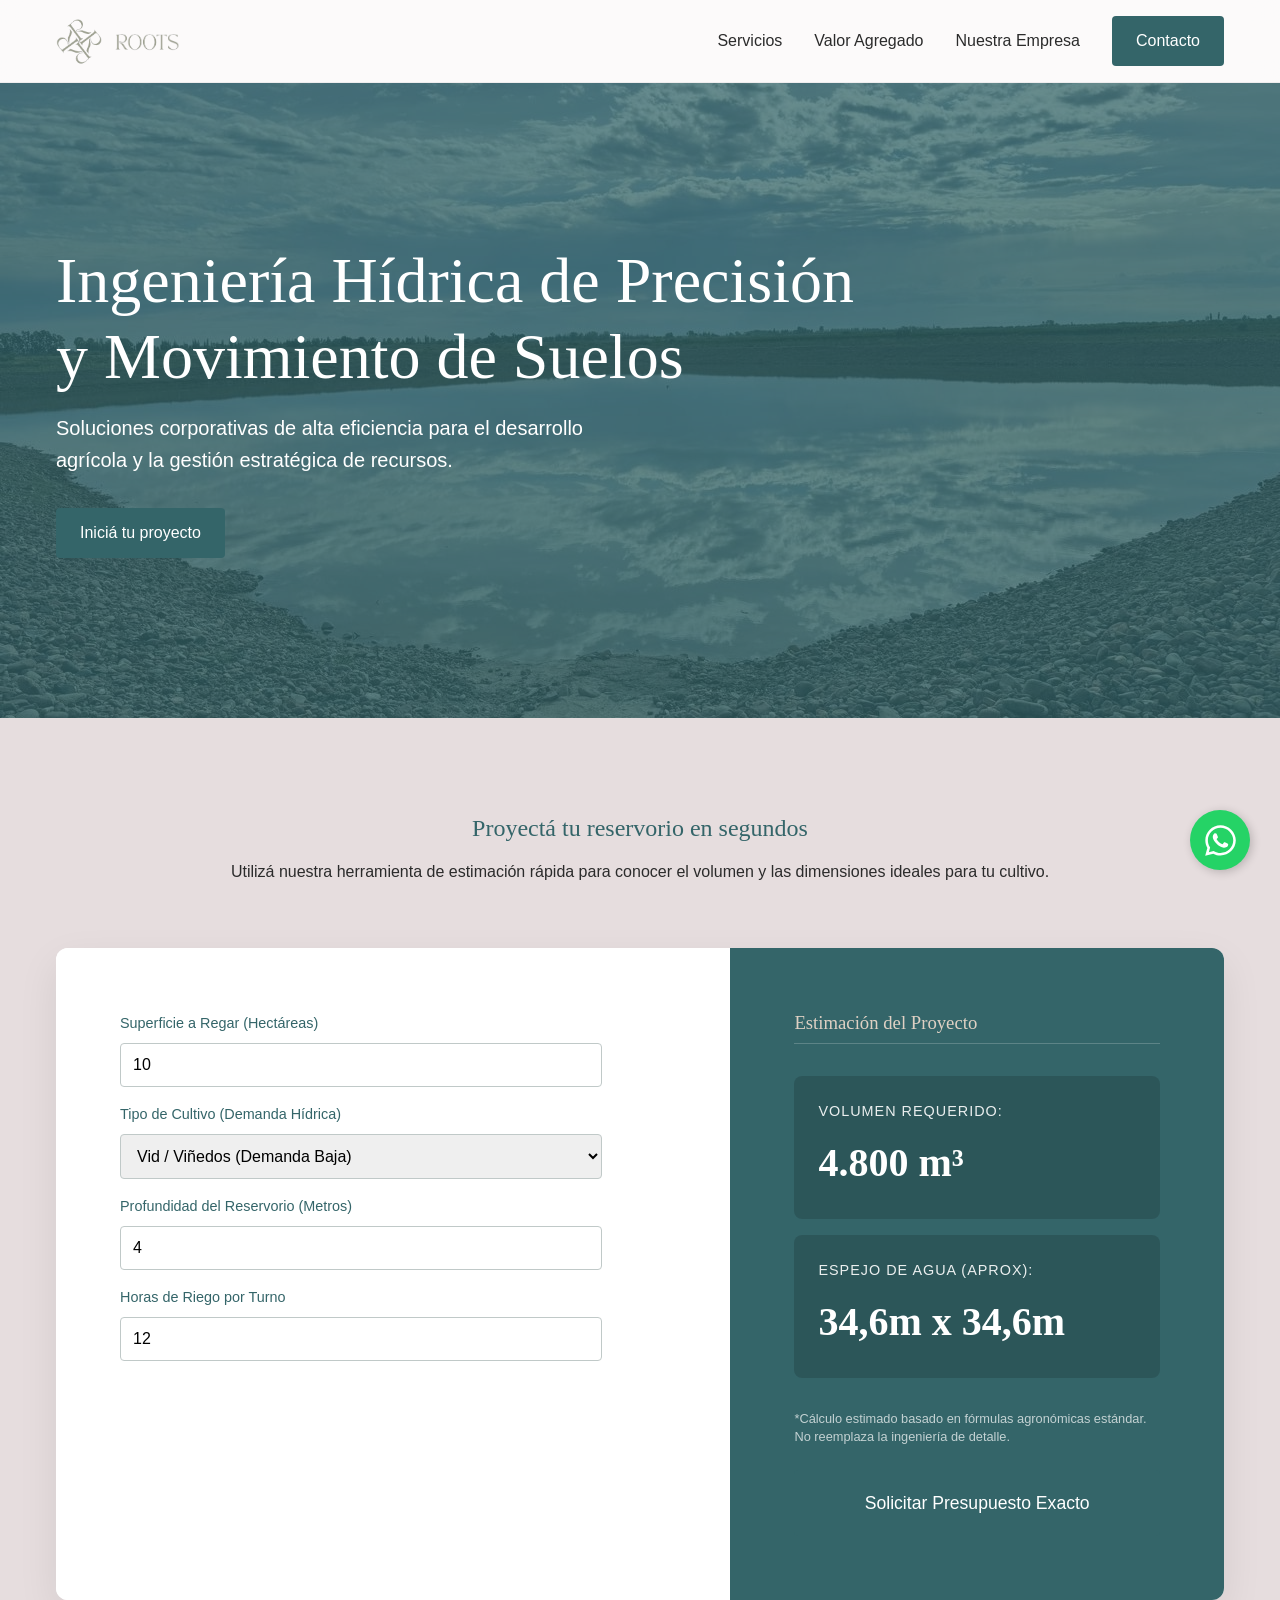
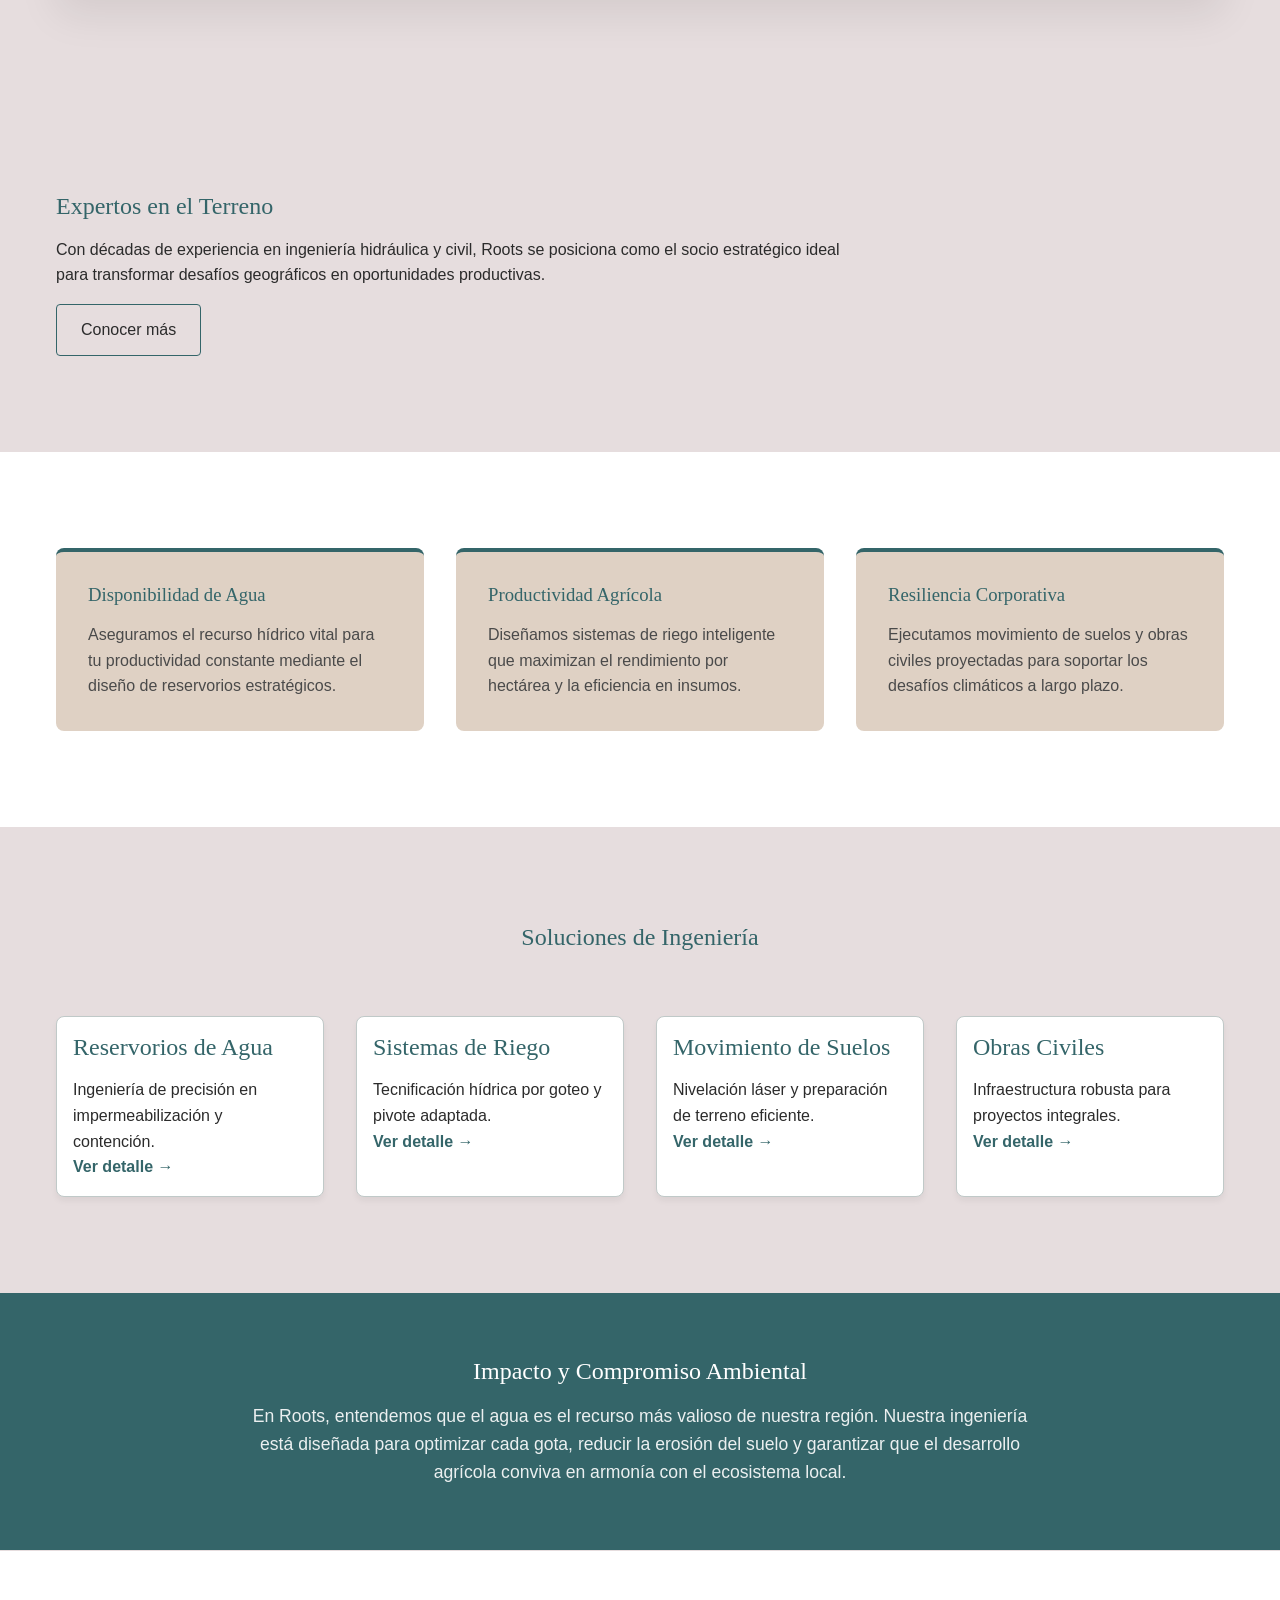
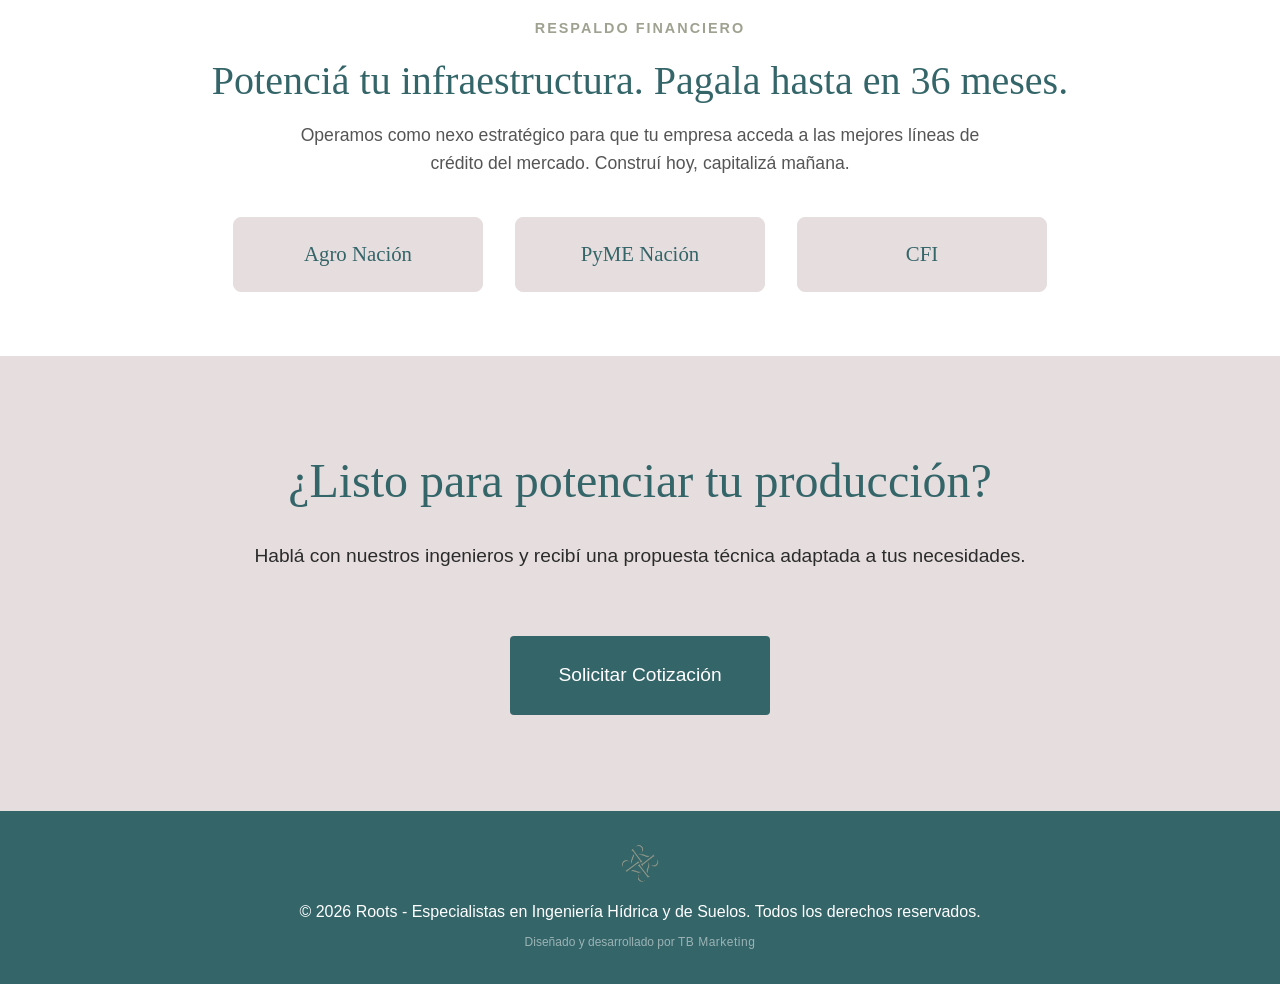
==== commit 6c87ffc7: "feat: implement global floating whatsapp button for CRO" ====
--- a/public/index.html
+++ b/public/index.html
@@ -292,5 +292,8 @@
         });
     </script>
     <script src="/js/cms-core.js" defer></script>
+    <a href="https://wa.me/5492617533375" class="whatsapp-float" target="_blank" rel="noopener noreferrer" aria-label="Contactar por WhatsApp">
+      <svg xmlns="http://www.w3.org/2000/svg" viewBox="0 0 448 512"><path d="M380.9 97.1C339 55.1 283.2 32 223.9 32c-122.4 0-222 99.6-222 222 0 39.1 10.2 77.3 29.6 111L0 480l117.7-30.9c32.4 17.7 68.9 27 106.1 27h.1c122.3 0 224.1-99.6 224.1-222 0-59.3-25.2-115-67.1-157zm-157 341.6c-33.2 0-65.7-8.9-94-25.7l-6.7-4-69.8 18.3L72 359.2l-4.4-7c-18.5-29.4-28.2-63.3-28.2-98.2 0-101.7 82.8-184.5 184.6-184.5 49.3 0 95.6 19.2 130.4 54.1 34.8 34.9 56.2 81.2 56.1 130.5 0 101.8-84.9 184.6-186.6 184.6zm101.2-138.2c-5.5-2.8-32.8-16.2-37.9-18-5.1-1.9-8.8-2.8-12.5 2.8-3.7 5.6-14.3 18-17.6 21.8-3.2 3.7-6.5 4.2-12 1.4-32.6-16.3-54-29.1-75.5-66-5.7-9.8 5.7-9.1 16.3-30.3 1.8-3.7.9-6.9-.5-9.7-1.4-2.8-12.5-30.1-17.1-41.2-4.5-10.8-9.1-9.3-12.5-9.5-3.2-.2-6.9-.2-10.6-.2-3.7 0-9.7 1.4-14.8 6.9-5.1 5.6-19.4 19-19.4 46.3 0 27.3 19.9 53.7 22.6 57.4 2.8 3.7 39.1 59.7 94.8 83.8 35.2 15.2 49 16.5 66.6 13.9 10.7-1.6 32.8-13.4 37.4-26.4 4.6-13 4.6-24.1 3.2-26.4-1.3-2.5-5-3.9-10.5-6.6z"/></svg>
+    </a>
 </body>
 </html>
--- a/public/style.css
+++ b/public/style.css
@@ -1092,3 +1092,50 @@
     z-index: 0;
     pointer-events: none;
 }
+
+/* --- Botón Flotante WhatsApp --- */
+.whatsapp-float {
+  position: fixed;
+  width: 60px;
+  height: 60px;
+  bottom: 30px;
+  right: 30px;
+  background-color: #25d366;
+  color: #FFF;
+  border-radius: 50px;
+  text-align: center;
+  box-shadow: 2px 2px 10px rgba(0,0,0,0.2);
+  z-index: 9999;
+  display: flex;
+  align-items: center;
+  justify-content: center;
+  transition: all 0.3s ease;
+  text-decoration: none;
+}
+
+.whatsapp-float:hover {
+  background-color: #128c7e;
+  transform: scale(1.05);
+  box-shadow: 2px 2px 15px rgba(0,0,0,0.3);
+}
+
+.whatsapp-float svg {
+  width: 35px;
+  height: 35px;
+  fill: white;
+}
+
+/* Ajuste responsivo para móviles */
+@media (max-width: 768px) {
+  .whatsapp-float {
+    width: 50px;
+    height: 50px;
+    bottom: 20px;
+    right: 20px;
+  }
+  .whatsapp-float svg {
+    width: 30px;
+    height: 30px;
+  }
+}
+
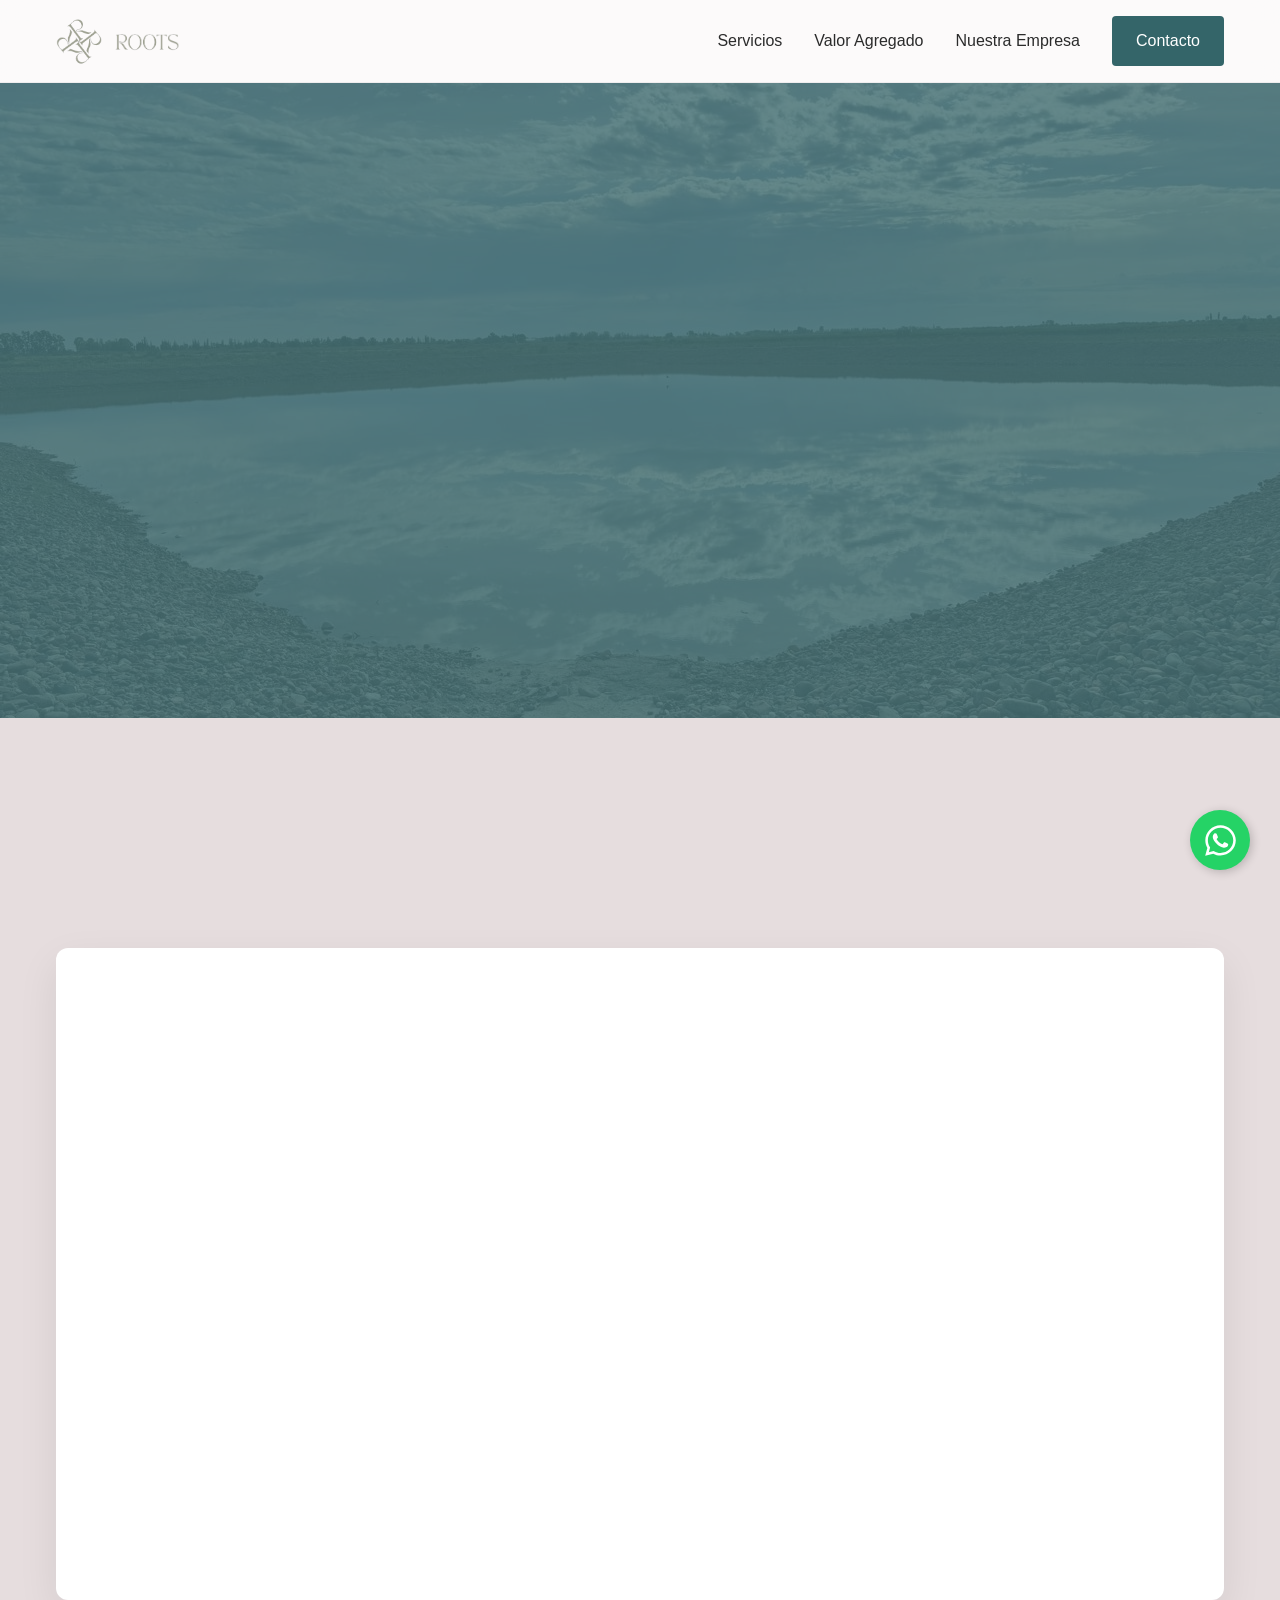
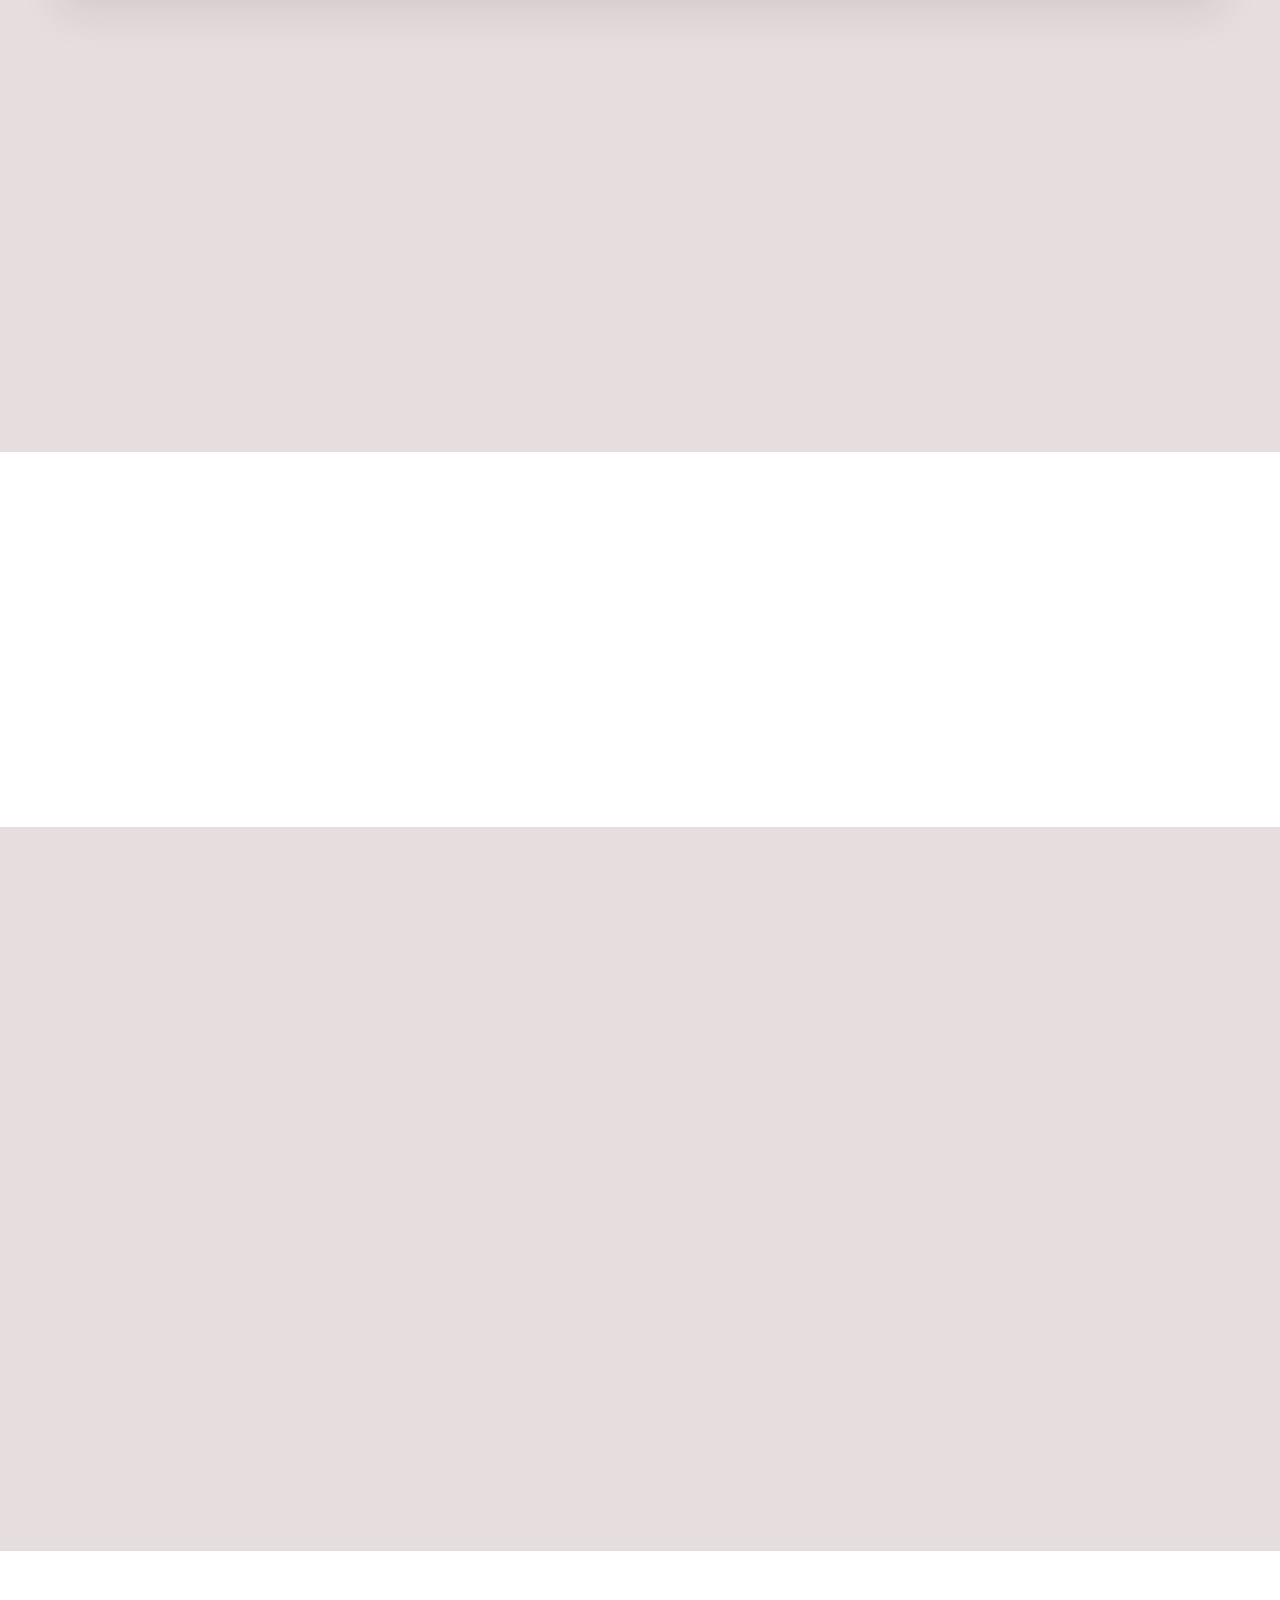
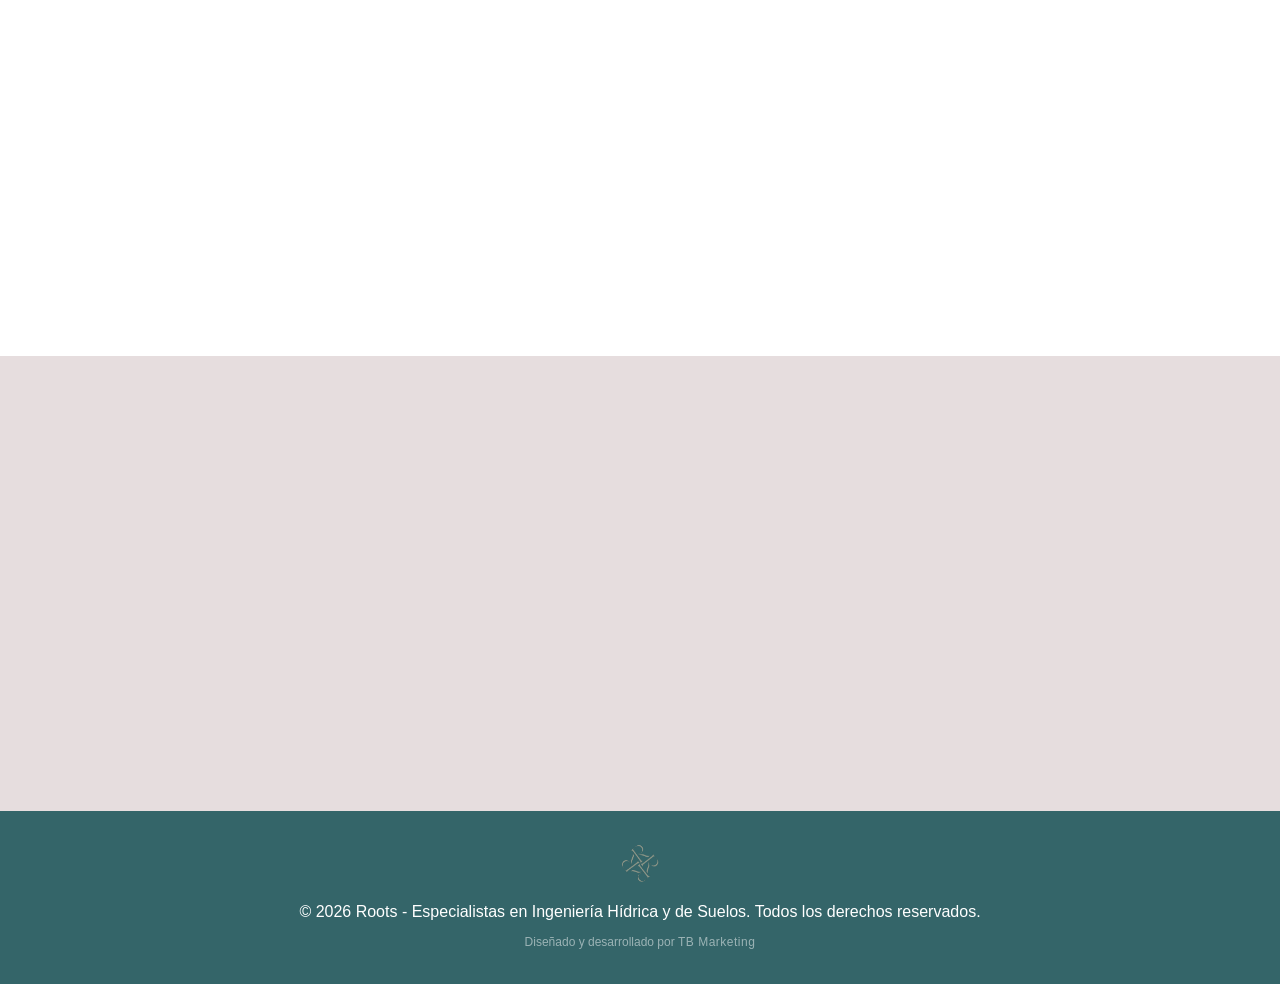
==== commit 529f09ca: "feat: implement intersection observer animations and hero video" ====
--- a/public/index.html
+++ b/public/index.html
@@ -49,10 +49,12 @@
         <!-- Componente: Hero -->
         <!-- Componente: Hero -->
         <section class="hero" id="inicio">
-            <div class="hero-bg">
-                <img src="img/index/principal.webp" data-cms-img="hero_bg" alt="Ingeniería Hídrica Roots - Obras de Gran Escala" style="width: 100%; height: 100%; object-fit: cover;">
-            </div>
-            <div class="hero-content container">
+            <div class="hero-video-container">
+                <video autoplay loop muted playsinline poster="img/index/principal.webp">
+                    <source src="/img/video-fondo.mp4" type="video/mp4">
+                </video>
+            </div>
+            <div class="hero-content container fade-in-up">
                 <h1 data-cms-text="hero_title">Ingeniería Hídrica de Precisión y Movimiento de Suelos</h1>
                 <p data-cms-text="hero_subtitle">Soluciones corporativas de alta eficiencia para el desarrollo agrícola y la gestión estratégica de recursos.</p>
                 <a href="contacto.html" class="btn btn-primary" data-cms-text="hero_btn_text">Iniciá tu proyecto</a>
@@ -62,13 +64,13 @@
         <!-- Calculadora de Reservorios (Lead Magnet) -->
         <section class="calculator-section" style="padding: var(--spacing-xl) 0; background-color: var(--color-gray-light);">
             <div class="container">
-                <div style="text-align: center; margin-bottom: var(--spacing-lg);">
+                <div style="text-align: center; margin-bottom: var(--spacing-lg);" class="fade-in-up">
                     <h2 data-cms-text="calc_title">Proyectá tu reservorio en segundos</h2>
                     <p data-cms-text="calc_subtitle">Utilizá nuestra herramienta de estimación rápida para conocer el volumen y las dimensiones ideales para tu cultivo.</p>
                 </div>
                 
                 <div class="calculator-grid">
-                    <div class="calc-inputs">
+                    <div class="calc-inputs fade-in-up">
                         <div class="form-group-full">
                             <label class="form-label" for="calc-hectareas">Superficie a Regar (Hectáreas)</label>
                             <input type="number" id="calc-hectareas" class="form-control" min="1" step="1" value="10">
@@ -92,7 +94,7 @@
                         </div>
                     </div>
 
-                    <div class="calc-results">
+                    <div class="calc-results fade-in-up delay-100">
                         <h3>Estimación del Proyecto</h3>
                         <div class="result-box">
                             <span class="result-label">Volumen Requerido:</span>
@@ -112,7 +114,7 @@
 
         <!-- NUEVA SECCIÓN: Quiénes Somos -->
         <section class="about-summary">
-            <div class="container">
+            <div class="container fade-in-up">
                 <div style="max-width: 800px;">
                     <h2>Expertos en el Terreno</h2>
                     <p>Con décadas de experiencia en ingeniería hidráulica y civil, Roots se posiciona como el socio estratégico ideal para transformar desafíos geográficos en oportunidades productivas.</p>
@@ -125,15 +127,15 @@
         <section class="value-triad" id="valor" style="background-color: #fff;">
             <div class="container">
                 <div class="grid-3-col">
-                    <article class="value-card">
+                    <article class="value-card fade-in-up">
                         <h3 data-cms-text="info_title_1">Disponibilidad de Agua</h3>
                         <p data-cms-text="info_text_1">Aseguramos el recurso hídrico vital para tu productividad constante mediante el diseño de reservorios estratégicos.</p>
                     </article>
-                    <article class="value-card">
+                    <article class="value-card fade-in-up delay-100">
                         <h3 data-cms-text="info_title_2">Productividad Agrícola</h3>
                         <p data-cms-text="info_text_2">Diseñamos sistemas de riego inteligente que maximizan el rendimiento por hectárea y la eficiencia en insumos.</p>
                     </article>
-                    <article class="value-card">
+                    <article class="value-card fade-in-up delay-200">
                         <h3>Resiliencia Corporativa</h3>
                         <p>Ejecutamos movimiento de suelos y obras civiles proyectadas para soportar los desafíos climáticos a largo plazo.</p>
                     </article>
@@ -144,30 +146,30 @@
         <!-- Grid Resumen de Servicios -->
         <section class="services-summary">
             <div class="container">
-                <h2 style="text-align: center; margin-bottom: var(--spacing-lg);">Soluciones de Ingeniería</h2>
+                <h2 style="text-align: center; margin-bottom: var(--spacing-lg);" class="fade-in-up">Soluciones de Ingeniería</h2>
                 <div class="services-grid">
-                    <article class="service-card">
+                    <article class="service-card fade-in-up">
                         <div class="service-card-content">
                             <h3>Reservorios de Agua</h3>
                             <p>Ingeniería de precisión en impermeabilización y contención.</p>
                             <a href="servicios.html" class="btn" style="padding: 0; color: var(--color-primary); font-weight: 600;">Ver detalle →</a>
                         </div>
                     </article>
-                    <article class="service-card">
+                    <article class="service-card fade-in-up delay-100">
                         <div class="service-card-content">
                             <h3>Sistemas de Riego</h3>
                             <p>Tecnificación hídrica por goteo y pivote adaptada.</p>
                             <a href="servicios.html" class="btn" style="padding: 0; color: var(--color-primary); font-weight: 600;">Ver detalle →</a>
                         </div>
                     </article>
-                    <article class="service-card">
+                    <article class="service-card fade-in-up delay-200">
                         <div class="service-card-content">
                             <h3>Movimiento de Suelos</h3>
                             <p>Nivelación láser y preparación de terreno eficiente.</p>
                             <a href="servicios.html" class="btn" style="padding: 0; color: var(--color-primary); font-weight: 600;">Ver detalle →</a>
                         </div>
                     </article>
-                    <article class="service-card">
+                    <article class="service-card fade-in-up delay-300">
                         <div class="service-card-content">
                             <h3>Obras Civiles</h3>
                             <p>Infraestructura robusta para proyectos integrales.</p>
@@ -179,7 +181,7 @@
         </section>
 
         <!-- NUEVO COMPROMISO AMBIENTAL -->
-        <section class="eco-banner">
+        <section class="eco-banner fade-in-up">
             <div class="container">
                 <h2>Impacto y Compromiso Ambiental</h2>
                 <p>En Roots, entendemos que el agua es el recurso más valioso de nuestra región. Nuestra ingeniería está diseñada para optimizar cada gota, reducir la erosión del suelo y garantizar que el desarrollo agrícola conviva en armonía con el ecosistema local.</p>
@@ -189,20 +191,22 @@
         <!-- Banner Financiación -->
         <section class="finance-banner" style="padding: 4rem 0; background-color: #fff; border-top: 1px solid var(--color-gray-light);">
             <div class="container" style="text-align: center;">
-                <span style="color: var(--color-earth-dark); font-weight: 700; letter-spacing: 2px; text-transform: uppercase; font-size: 0.9rem;">Respaldo Financiero</span>
-                <h2 style="color: var(--color-primary); margin: 1rem 0; font-size: 2.5rem;">Potenciá tu infraestructura. Pagala hasta en 36 meses.</h2>
-                <p style="max-width: 700px; margin: 0 auto 2.5rem; font-size: 1.1rem; color: #555;">
-                    Operamos como nexo estratégico para que tu empresa acceda a las mejores líneas de crédito del mercado. Construí hoy, capitalizá mañana.
-                </p>
+                <div class="fade-in-up">
+                    <span style="color: var(--color-earth-dark); font-weight: 700; letter-spacing: 2px; text-transform: uppercase; font-size: 0.9rem;">Respaldo Financiero</span>
+                    <h2 style="color: var(--color-primary); margin: 1rem 0; font-size: 2.5rem;">Potenciá tu infraestructura. Pagala hasta en 36 meses.</h2>
+                    <p style="max-width: 700px; margin: 0 auto 2.5rem; font-size: 1.1rem; color: #555;">
+                        Operamos como nexo estratégico para que tu empresa acceda a las mejores líneas de crédito del mercado. Construí hoy, capitalizá mañana.
+                    </p>
+                </div>
                 
                 <div class="finance-grid" style="display: flex; justify-content: center; gap: 2rem; flex-wrap: wrap; align-items: center;">
-                    <div class="finance-item" style="padding: 1.5rem 2rem; border: 1px solid var(--color-gray-light); border-radius: var(--radius-md); background: var(--color-gray-light); min-width: 250px;">
+                    <div class="finance-item fade-in-up" style="padding: 1.5rem 2rem; border: 1px solid var(--color-gray-light); border-radius: var(--radius-md); background: var(--color-gray-light); min-width: 250px;">
                         <h4 style="margin: 0; font-family: var(--font-heading); font-size: 1.3rem;">Agro Nación</h4>
                     </div>
-                    <div class="finance-item" style="padding: 1.5rem 2rem; border: 1px solid var(--color-gray-light); border-radius: var(--radius-md); background: var(--color-gray-light); min-width: 250px;">
+                    <div class="finance-item fade-in-up delay-100" style="padding: 1.5rem 2rem; border: 1px solid var(--color-gray-light); border-radius: var(--radius-md); background: var(--color-gray-light); min-width: 250px;">
                         <h4 style="margin: 0; font-family: var(--font-heading); font-size: 1.3rem;">PyME Nación</h4>
                     </div>
-                    <div class="finance-item" style="padding: 1.5rem 2rem; border: 1px solid var(--color-gray-light); border-radius: var(--radius-md); background: var(--color-gray-light); min-width: 250px;">
+                    <div class="finance-item fade-in-up delay-200" style="padding: 1.5rem 2rem; border: 1px solid var(--color-gray-light); border-radius: var(--radius-md); background: var(--color-gray-light); min-width: 250px;">
                         <h4 style="margin: 0; font-family: var(--font-heading); font-size: 1.3rem;">CFI</h4>
                     </div>
                 </div>
@@ -211,7 +215,7 @@
 
         <!-- CTA Final -->
         <section class="final-cta" style="text-align: center; padding: var(--spacing-xl) 0; background-color: var(--color-gray-light);">
-            <div class="container">
+            <div class="container fade-in-up">
                 <h2 data-cms-text="cta_title" style="font-size: 3rem; margin-bottom: var(--spacing-md);">¿Listo para potenciar tu producción?</h2>
                 <p data-cms-text="cta_subtitle" style="margin-bottom: var(--spacing-lg); font-size: 1.2rem;">Hablá con nuestros ingenieros y recibí una propuesta técnica adaptada a tus necesidades.</p>
                 <a href="contacto.html" class="btn btn-primary" data-cms-text="cta_btn_text" style="padding: 1.5rem 3rem; font-size: 1.2rem;">Solicitar Cotización</a>
@@ -292,6 +296,7 @@
         });
     </script>
     <script src="/js/cms-core.js" defer></script>
+    <script src="/js/animations.js" defer></script>
     <a href="https://wa.me/5492617533375" class="whatsapp-float" target="_blank" rel="noopener noreferrer" aria-label="Contactar por WhatsApp">
       <svg xmlns="http://www.w3.org/2000/svg" viewBox="0 0 448 512"><path d="M380.9 97.1C339 55.1 283.2 32 223.9 32c-122.4 0-222 99.6-222 222 0 39.1 10.2 77.3 29.6 111L0 480l117.7-30.9c32.4 17.7 68.9 27 106.1 27h.1c122.3 0 224.1-99.6 224.1-222 0-59.3-25.2-115-67.1-157zm-157 341.6c-33.2 0-65.7-8.9-94-25.7l-6.7-4-69.8 18.3L72 359.2l-4.4-7c-18.5-29.4-28.2-63.3-28.2-98.2 0-101.7 82.8-184.5 184.6-184.5 49.3 0 95.6 19.2 130.4 54.1 34.8 34.9 56.2 81.2 56.1 130.5 0 101.8-84.9 184.6-186.6 184.6zm101.2-138.2c-5.5-2.8-32.8-16.2-37.9-18-5.1-1.9-8.8-2.8-12.5 2.8-3.7 5.6-14.3 18-17.6 21.8-3.2 3.7-6.5 4.2-12 1.4-32.6-16.3-54-29.1-75.5-66-5.7-9.8 5.7-9.1 16.3-30.3 1.8-3.7.9-6.9-.5-9.7-1.4-2.8-12.5-30.1-17.1-41.2-4.5-10.8-9.1-9.3-12.5-9.5-3.2-.2-6.9-.2-10.6-.2-3.7 0-9.7 1.4-14.8 6.9-5.1 5.6-19.4 19-19.4 46.3 0 27.3 19.9 53.7 22.6 57.4 2.8 3.7 39.1 59.7 94.8 83.8 35.2 15.2 49 16.5 66.6 13.9 10.7-1.6 32.8-13.4 37.4-26.4 4.6-13 4.6-24.1 3.2-26.4-1.3-2.5-5-3.9-10.5-6.6z"/></svg>
     </a>
--- a/public/style.css
+++ b/public/style.css
@@ -1139,3 +1139,35 @@
   }
 }
 
+/* --- Background Video Hero --- */
+.hero-video-container {
+  position: absolute;
+  top: 0;
+  left: 0;
+  width: 100%;
+  height: 100%;
+  overflow: hidden;
+  z-index: -1;
+}
+.hero-video-container video {
+  width: 100%;
+  height: 100%;
+  object-fit: cover;
+  opacity: 0.6; /* Ajusta para que el texto sea legible */
+}
+
+/* --- Scroll Animations --- */
+.fade-in-up {
+  opacity: 0;
+  transform: translateY(40px);
+  transition: opacity 0.8s ease-out, transform 0.8s ease-out;
+  will-change: opacity, transform;
+}
+.fade-in-up.is-visible {
+  opacity: 1;
+  transform: translateY(0);
+}
+/* Delay para elementos en grupo (ej. tarjetas de servicios) */
+.delay-100 { transition-delay: 100ms; }
+.delay-200 { transition-delay: 200ms; }
+.delay-300 { transition-delay: 300ms; }
